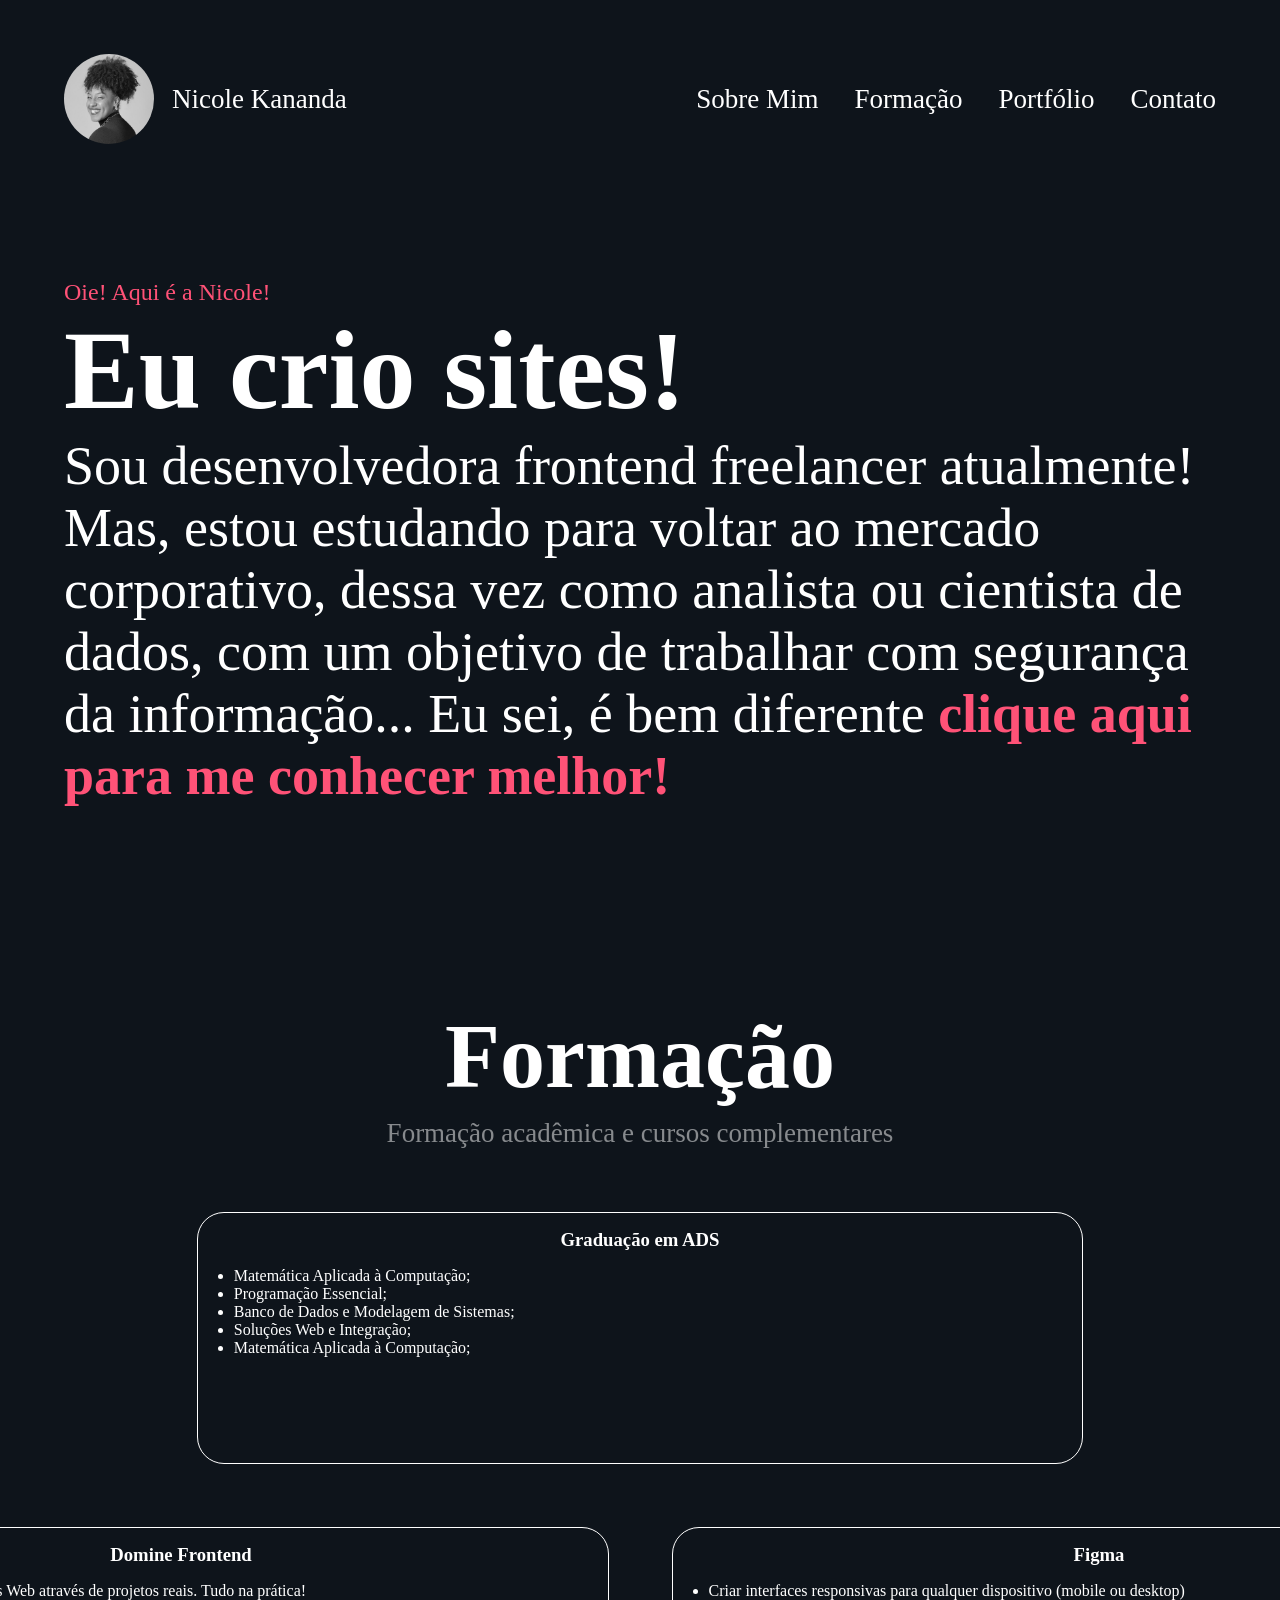
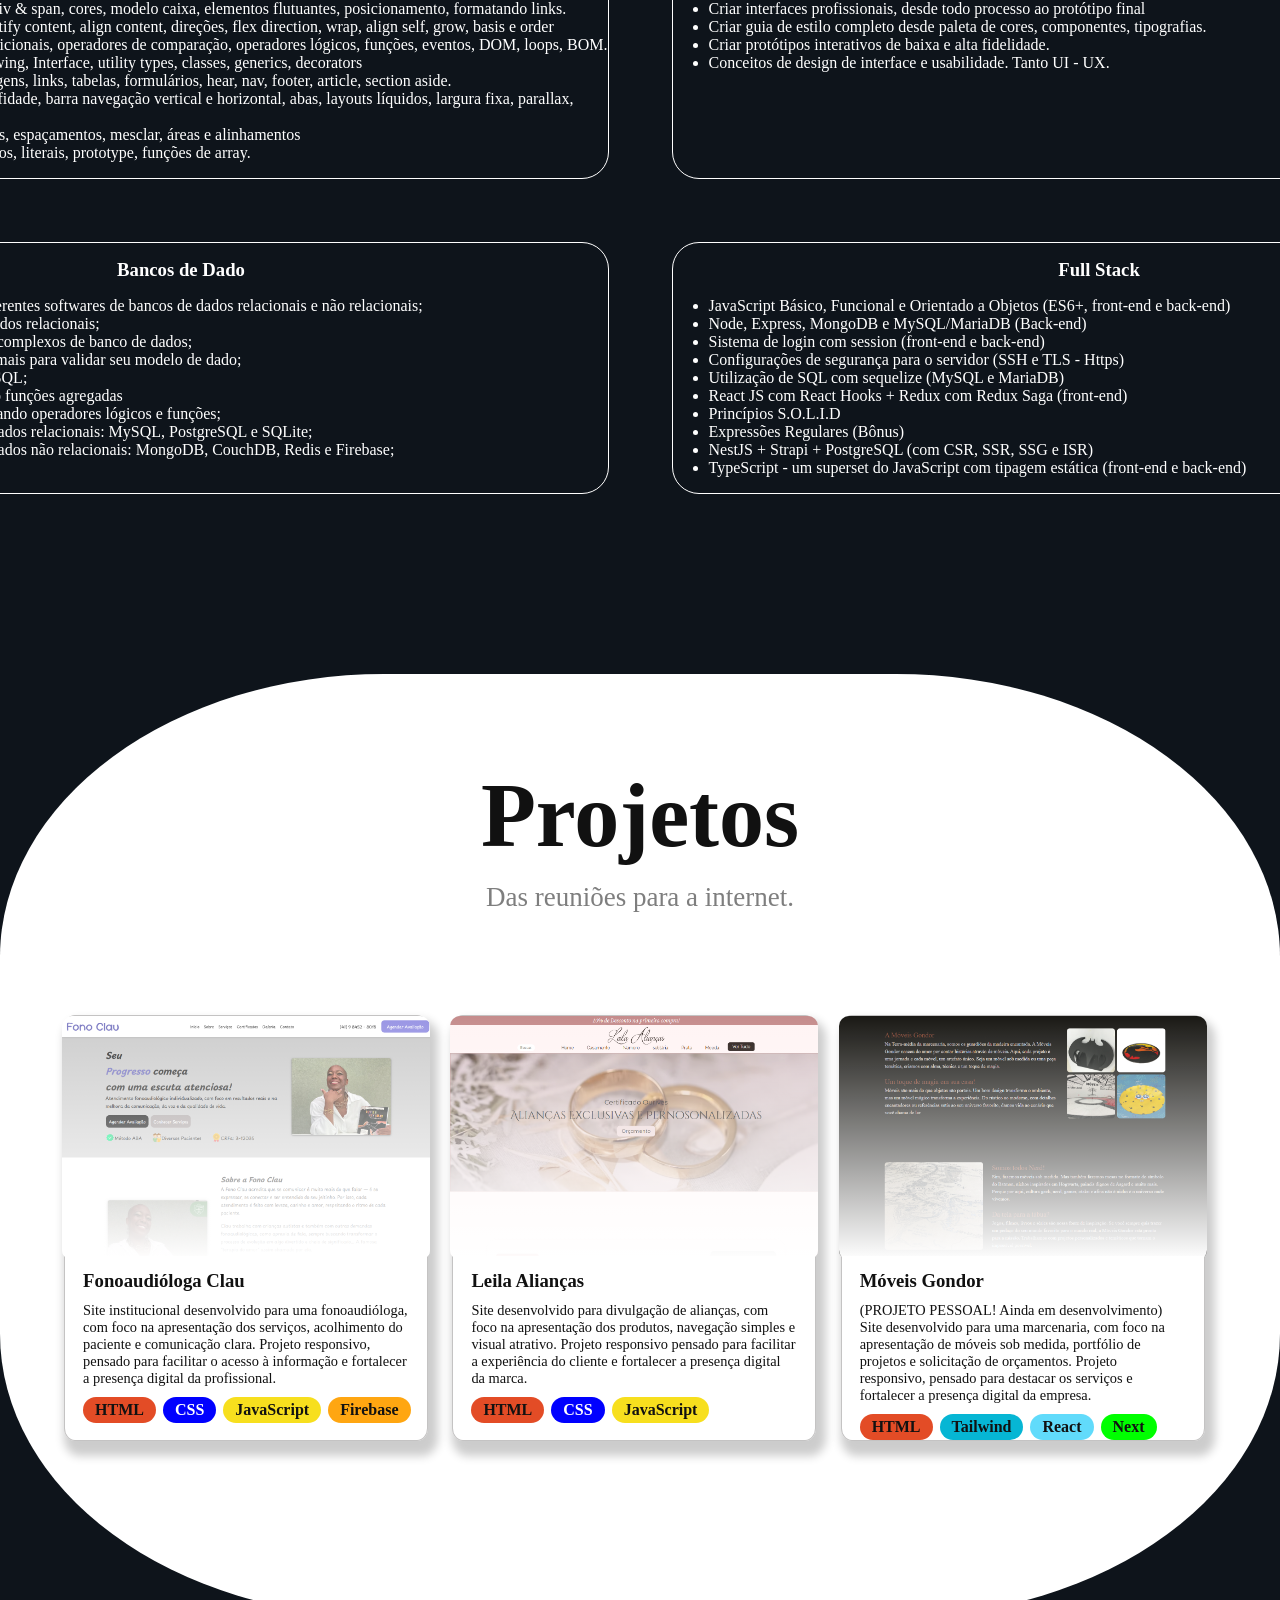
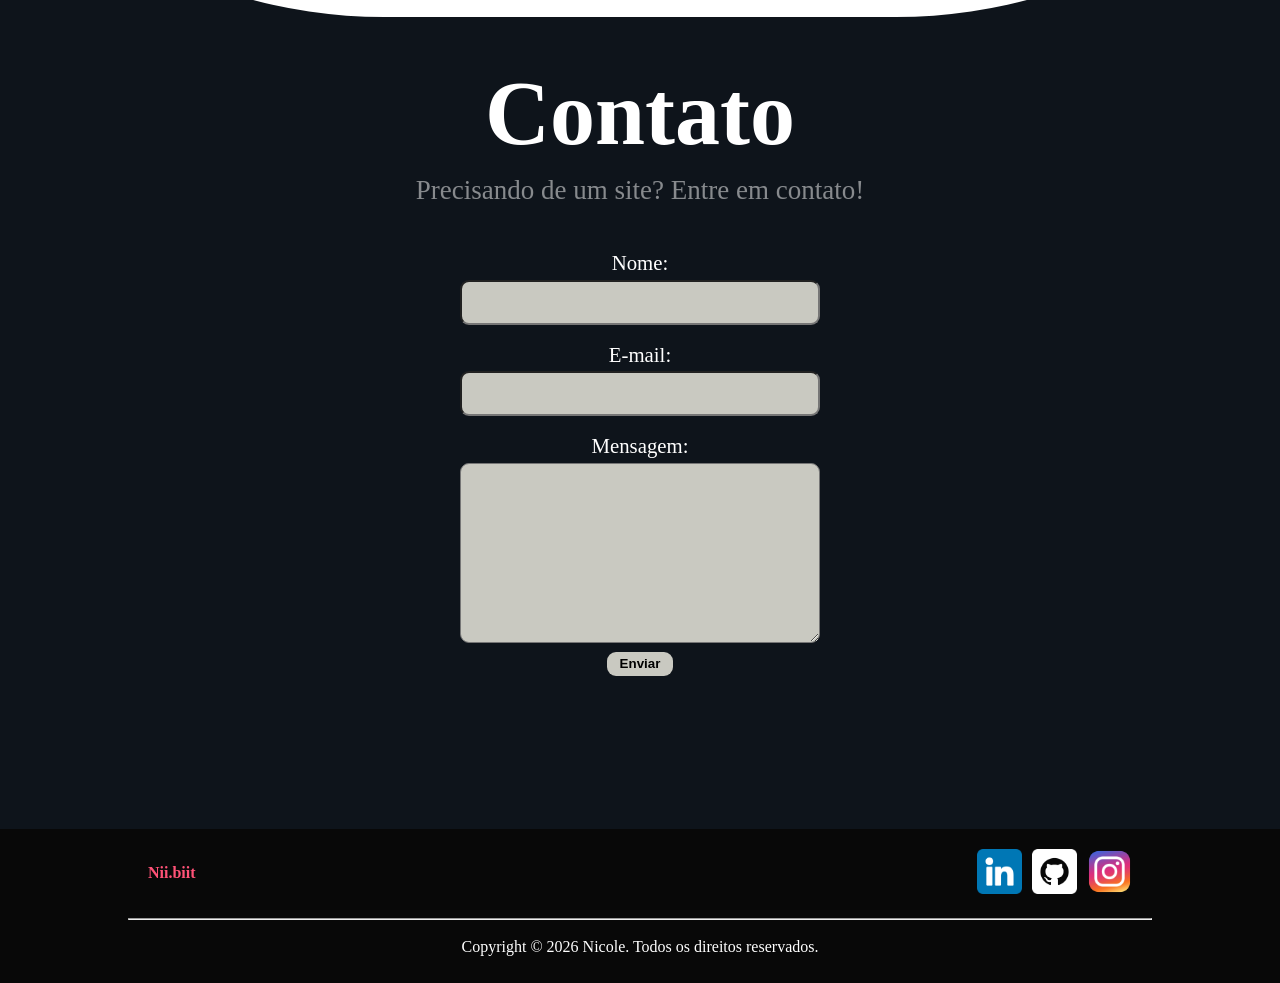
==== index.html @ e98ef9dd "Site Portfólio - trabalho faculdade" ====
<!DOCTYPE html>
<html lang="pt-BR">

<head>
    <meta charset="UTF-8">
    <meta name="viewport" content="width=device-width, initial-scale=1.0">
    <title>Nicole Kananda</title>

    <link rel="stylesheet" href="css/resets.css">
    <link rel="stylesheet" href="css/nav.css">
    <link rel="stylesheet" href="css/sobre.css">
    <link rel="stylesheet" href="css/formacao.css">
    <link rel="stylesheet" href="css/portfolio.css">
    <link rel="stylesheet" href="css/contato.css">
    <link rel="stylesheet" href="css/footer.css">

<body>

    <header>

        <nav>
            <div class="menu">
                <div class="perfil">
                    <img src="img/eu.JPG" alt="Foto de Perfil">
                    <p>Nicole Kananda</p>
                </div>
                <ul>
                    <li><a href="#">Sobre Mim</a></li>
                    <li><a href="#formacao">Formação</a></li>
                    <li><a href="#projetos">Portfólio</a></li>
                    <li><a href="#contato">Contato</a></li>
                </ul>
            </div>
        </nav>

    </header>

    <main>

        <article>
            <div class="sobre-mim">
                <text class="eu">Oie! Aqui é a Nicole!</text>
                <h1> Eu crio sites!</h1>
                <p>Sou desenvolvedora frontend freelancer atualmente! Mas, estou estudando para voltar ao mercado
                    corporativo, dessa vez como analista ou cientista de dados, com um objetivo de trabalhar com
                    segurança da informação... Eu sei, é bem diferente <a href="sobre.html">clique aqui para me conhecer
                        melhor!
                    </a>
                </p>
            </div>
        </article>


        <article>

            <div class="formacao" id="formacao">
                <div class="formacao-titulo">
                    <h2 class=""> Formação</h2>
                    <span>Formação acadêmica e cursos complementares</span>
                </div>

                <div class="cards-cursos">

                    <div class="card-cursos">
                        <div class="cards-titulo">
                            <h3>Graduação em ADS</h3>
                        </div>
                        <ul>
                            <li>Matemática Aplicada à Computação;</li>
                            <li>Programação Essencial; </li>
                            <li>Banco de Dados e Modelagem de Sistemas; </li>
                            <li>Soluções Web e Integração; </li>
                            <li>Matemática Aplicada à Computação;</li>
                        </ul>
                    </div>

                    <div class="card-cursos">
                        <div class="cards-titulo">
                            <h3>Domine Frontend</h3>
                        </div>
                        <ul>
                            <li>Integrar as principais tecnologias Web através de projetos reais. Tudo na prática!</li>
                            <li>CSS3 Intermediário: seletores, div & span, cores, modelo caixa, elementos flutuantes,
                                posicionamento, formatando links.</li>
                            <li>CSS FlexBox: alinhamentos, justify content, align content, direções, flex direction,
                                wrap, align self, grow, basis e order</li>
                            <li>Javascript: variáveis, array, condicionais, operadores de comparação, operadores
                                lógicos, funções, eventos, DOM, loops, BOM.</li>
                            <li>TypeScript: tipos básicos, narrowing, Interface, utility types, classes, generics,
                                decorators</li>
                            <li>HTML5: cabeçalhos, listas, imagens, links, tabelas, formulários, hear, nav, footer,
                                article, section aside.</li>
                            <li>CSS3 avançado: herança, especifidade, barra navegação vertical e horizontal, abas,
                                layouts líquidos, largura fixa, parallax, fontes customizadas.</li>
                            <li>CSS Grid Layout: colunas, linhas, espaçamentos, mesclar, áreas e alinhamentos</li>
                            <li>ES6: var e let, orientação a objetos, literais, prototype, funções de array.</li>
                            <li>React e Next: componentes, jsx, props, rotas, app, pages, children, eventos, tailwind,
                                estado</li>
                            <li>Figma: ferramentas, frames & grids, imagens & textos, alinhamentos, componentes prontos,
                                restrições & layouts, exportando componentes, navegação, protótipos</li>
                        </ul>
                    </div>

                    <div class="card-cursos">
                        <div class="cards-titulo">
                            <h3>Figma</h3>
                        </div>
                        <ul>
                            <li>Criar interfaces responsivas para qualquer dispositivo (mobile ou desktop)</li>
                            <li>Criar interfaces profissionais, desde todo processo ao protótipo final</li>
                            <li>Criar guia de estilo completo desde paleta de cores, componentes, tipografias.</li>
                            <li>Criar protótipos interativos de baixa e alta fidelidade.</li>
                            <li>Conceitos de design de interface e usabilidade. Tanto UI - UX.</li>
                        </ul>
                    </div>

                    <div class="card-cursos">
                        <div class="cards-titulo">
                            <h3>Bancos de Dado</h3>
                        </div>
                        <ul>
                            <li>Instalação e configuração de diferentes softwares de bancos de dados relacionais e não
                                relacionais;</li>
                            <li>Aprenda a modelar bancos de dados relacionais;</li>
                            <li>Projete e implemente esquemas complexos de banco de dados;</li>
                            <li>Aprenda a aplicar as formas normais para validar seu modelo de dado;</li>
                            <li>Aprenda os detalhes da sintaxe SQL;</li>
                            <li>Aprenda a analisar dados usando funções agregadas</li>
                            <li>Execute consultas complexas usando operadores lógicos e funções;</li>
                            <li>Aprenda a utilizar os banco de dados relacionais: MySQL, PostgreSQL e SQLite;</li>
                            <li>Aprenda a utilizar os banco de dados não relacionais: MongoDB, CouchDB, Redis e
                                Firebase;</li>
                        </ul>
                    </div>

                    <div class="card-cursos">
                        <div class="cards-titulo">
                            <h3>Full Stack</h3>
                        </div>
                        <ul>
                            <li>JavaScript Básico, Funcional e Orientado a Objetos (ES6+, front-end e back-end)</li>
                            <li>Node, Express, MongoDB e MySQL/MariaDB (Back-end)</li>
                            <li>Sistema de login com session (front-end e back-end)</li>
                            <li>Configurações de segurança para o servidor (SSH e TLS - Https)</li>
                            <li>Utilização de SQL com sequelize (MySQL e MariaDB)</li>
                            <li>React JS com React Hooks + Redux com Redux Saga (front-end)</li>
                            <li>Princípios S.O.L.I.D</li>
                            <li>Expressões Regulares (Bônus)</li>
                            <li>NestJS + Strapi + PostgreSQL (com CSR, SSR, SSG e ISR)</li>
                            <li>TypeScript - um superset do JavaScript com tipagem estática (front-end e back-end)</li>
                            <li>Webpack e Babel (Front-end)</li>
                            <li>Sistema de login com JWT (front-end e back-end)</li>
                            <li>Configuração de um servidor Linux para Deploy (Ubuntu Server)</li>
                            <li>Utilização de noSQL com mongoose (MongoDB)</li>
                            <li>Criação de API Rest com Node + Express + Sequelize (back-end)</li>
                            <li>Princípios da programação orientada a objetos</li>
                            <li>Testes automatizados com o Jest</li>
                            <li>Padrões de projeto GOF - Design Patterns (Bônus)</li>
                            <li>HTML5 e CSS3 (Bônus Extra)</li>
                        </ul>
                    </div>

                </div>
            </div>
        </article>

        <section class="projetos" id="projetos">

            <div class="titulo" id="portifolio">
                <h2> Projetos </h2>
                <p> Das reuniões para a internet.</p>
            </div>

            <div class="cards">

                <article class="card">

                    <div class="link-card">
                        <img src="/img/fonoclau.png" alt="">
                        <div class="overlay">
                            <a href="https://fonoclaudineia.com.br" class="btn">Ver site</a>
                        </div>
                    </div>

                    <div class="text-card">
                        <h3>Fonoaudióloga Clau</h3>
                        <p>Site institucional desenvolvido para uma fonoaudióloga, com foco na apresentação dos
                            serviços,
                            acolhimento do paciente e comunicação clara. Projeto responsivo, pensado para facilitar o
                            acesso à informação e fortalecer a presença digital da profissional.
                        </p>
                        <div class="tecnologias">
                            <p class="html">HTML</p>
                            <p class="css">CSS</p>
                            <p class="js">JavaScript</p>
                            <p class="fireb">Firebase</p>
                        </div>
                    </div>
                </article>

                <article class="card">

                    <div class="link-card">
                        <img src="/img/leilaaliancas.png" alt="">
                        <div class="overlay">
                            <a href="https://site-leila-aliancas.vercel.app/" class="btn">Ver site</a>
                        </div>
                    </div>

                    <div class="text-card">
                        <h3>Leila Alianças</h3>
                        <p>Site desenvolvido para divulgação de alianças, com foco na apresentação dos produtos,
                            navegação simples e visual atrativo. Projeto responsivo pensado para facilitar a
                            experiência do cliente e fortalecer a presença digital da marca.
                        </p>
                        <div class="tecnologias">
                            <p class="html">HTML</p>
                            <p class="css">CSS</p>
                            <p class="js">JavaScript</p>
                        </div>
                    </div>

                </article>

                <article class="card">

                    <div class="link-card">
                        <img src="/img/moveisgondor.png" alt="">
                        <div class="overlay">
                            <a href="https://site-marcenaria-umber.vercel.app/" class="btn">Ver site</a>
                        </div>
                    </div>

                    <div class="text-card">
                        <h3>Móveis Gondor</h3>
                        <p> (PROJETO PESSOAL! Ainda em desenvolvimento) <br> Site desenvolvido para uma marcenaria, com foco na apresentação de
                            móveis sob medida,
                            portfólio de projetos e solicitação de orçamentos. Projeto responsivo, pensado para
                            destacar os serviços e fortalecer a presença digital da empresa.
                        </p>

                        <div class="tecnologias">
                            <p class="html">HTML</p>
                            <p class="tailwind">Tailwind</p>
                            <p class="react">React</p>
                            <p class="next">Next</p>
                        </div>
                    </div>

                </article>
            </div>
        </section>

        <section class="contato">

            <div class="contato-titulo" id="contato">
                <h2> Contato</h2>
                <span>Precisando de um site? Entre em contato!</span>
            </div>

            <div class="formulario">
                <form action="" method="post">
                    <div class="inform">
                        <div class="formulario-input">
                            <label for="name">Nome:</label>
                            <input type="text" id="name" name="name" required>
                        </div>
                        <div class="formulario-input">
                            <label for="email">E-mail:</label>
                            <input type="email" id="email" name="email" required>
                        </div>
                    </div>
                    <div class="formulario-input">
                        <label for="message">Mensagem:</label>
                        <textarea id="message" name="message" required></textarea>

                        <button type="submit">Enviar</button>
                    </div>

                </form>
            </div>
        </section>

        </article>

    </main>

    <footer>

        <div class="info">
            <div>
                <p>Nii.biit</p>
            </div>

            <div class="redes-sociais">
                <a href="https://www.linkedin.com/in/nicole-kananda-7bab85365/"><img class="redes"
                        src="/img/icone linkedin.png" alt="Instagram"></a>
                <a href="https://github.com/Nick1em"><img class="redes" src="/img/githubbranco.webp" alt="GitHub"></a>
                <a href="https://www.instagram.com/nii.bit/"><img class="redes" src="/img/instagram.png"
                        alt="Instagram"></a>

            </div>
        </div>
        <hr>
        <div class="copy">
            <p>Copyright © 2026 Nicole. Todos os direitos reservados.</p>
        </div>

    </footer>

    <script src="js/script.js"></script>

</body>

</html>
---- css/resets.css ----
* {
    margin: 0;
    padding: 0;
    box-sizing: border-box;

}

body, main {
    width: 100%;
    display: flex;
    flex-direction: column;
    align-items: center;
    background-color: rgb(14, 20, 27);
    color: white;
    overflow-x: hidden;
}


h2 {
    font-size: 10dvh;
    margin-bottom: 10px;
}

span {
    font-size: 3dvh;
    color: rgb(255, 255, 255);
    opacity: 0.5;
}


html {
  scroll-behavior: smooth;
  
}

/*RESPONSIVIDADE*/
/*tablets*/
@media (max-width: 490px) {

    h2 {
        font-size: 5dvh; /* reduz */
        margin-bottom: 10px;
        text-align: center;
    }

    span {
        font-size: 2dvh;
        opacity: 0.5;
    }

}
---- css/nav.css ----
header {
    width: 90%;
    height: 10dvh;
    margin-top: 6dvh;
}

.menu{
    display: flex;
    flex-direction: row;
    align-items: center;
    justify-content: space-between;
   
}

.menu ul{
    display: flex;
    flex-direction: row;
    gap:4dvh;
    list-style: none;
   
}

.menu a {
    text-decoration: none;
    font-size: 3dvh;
    color: white;
    cursor: pointer;
}

.menu ul li:hover{
    position: relative;
}

.menu ul li::after {
    content: "";
    position: absolute;
    left: 0;
    bottom: -3px; 
    width: 0%;
    height: 2px;
    background-color:  rgb(255, 82, 119);
    transition: width 0.3s ease;
}

.menu ul li:hover::after {
    width: 100%;
}


.perfil {
    display: flex;
    align-items: center;
    gap: 1dvh;
}

.perfil img {
    width: 10dvh;
    height: 10dvh;
    border-radius: 50%;
    margin-right: 1dvh;
}

.perfil p {
    font-size: 3dvh;
    color: white;
}


/*RESPONSIVIDADE*/

/*tablets*/
@media (max-width: 992px) {

    header {
        height: auto;
    }

    .menu {
        flex-direction: column;
        gap: 2dvh;
    }

    .perfil {
        justify-content: center;
    }

    .menu ul {
        gap: 2dvh;
    }

    .menu a {
        font-size: 2.5dvh;
    }

    .perfil img {
        width: 8dvh;
        height: 8dvh;
    }

    .perfil p {
        font-size: 2.5dvh;
    }
}

/* Celulares */
@media (max-width: 490px) {

    header {
        margin-top: 2dvh;
    }

    .menu {
        flex-direction: column;
        align-items: center;
        gap: 2dvh;
    }

    .menu ul {
        flex-direction: column;
        align-items: center;
        gap: 1.5dvh;
    }

    .menu a {
        font-size: 2.2dvh;
    }

    .perfil {
        flex-direction: column;
        gap: 1dvh;
    }

    .perfil img {
        width: 7dvh;
        height: 7dvh;
    }

    .perfil p {
        font-size: 2.2dvh;
    }
}
---- css/sobre.css ----
.sobre-mim { 
    margin-top: 15dvh;
    width: 90%;
    display: flex;
    flex-direction: column;
    margin-left: 5%;    
}

.eu {
    color: rgb(255, 82, 119);
    font-size: x-large;
}

.sobre-mim p, 
.sobre-mim h1 {
    color: rgb(255, 255, 255);
}

.sobre-mim h1 {
    font-size: 7rem;
}

.sobre-mim p {
    font-size: 6dvh;
}

.sobre-mim a {
    color: rgb(255, 82, 119);
    font-weight: bold;
    text-decoration: none;
}

/*RESPONSIVIDADE*/

/*tablets*/
@media (max-width: 992px) {

    .sobre-mim {
        margin-top: 10dvh;
        margin-left: 0;
        align-items: center;
        text-align: center;
  
    }

    .sobre-mim h1 {
        font-size: 3.5rem;
    }

    .sobre-mim p {
        font-size: 1.5rem;
    }

    .eu {
        font-size: 1.5rem;
    }
}

/*celulares*/
@media (max-width: 490px) {

    .sobre-mim {
        margin-top: 6dvh;
        padding: 0 10px;
    }

    .sobre-mim h1 {
        font-size: 2.5rem;
    }

    .sobre-mim p {
        font-size: 1.2rem;
        line-height: 1.5;
    }

    .eu {
        font-size: 1.2rem;
    }
}
---- css/formacao.css ----
.formacao {
    margin-top: 22dvh;
    padding-bottom: 20dvh;
    display: flex;
    flex-direction: column;
    align-items: center;
}

.formacao-titulo {
    display: flex;
    flex-direction: column;
    align-items: center;
    margin-bottom: 7dvh;
}

.cards-cursos {
    display: grid;
    grid-template-columns: repeat(2, 1fr);
    gap: 7dvh;
}

.card-cursos:first-child {
    grid-column: span 2; 
    justify-self: center; 
    width: 50%;
}

/* Scrollbar lateral mais discreto*/
.card-cursos ul::-webkit-scrollbar {
    width: 4px;
}

.card-cursos ul::-webkit-scrollbar-thumb {
    background: rgba(255, 255, 255, 0.3);
    border-radius: 10px;
}

.card-cursos{
    border: 1px solid white;
    border-radius: 3dvh;
    height: 28dvh; 
    width: 95dvh; 
    display: flex;
    flex-direction: column;
}

.cards-titulo {
    display: flex;
    flex-direction: column;
    align-items: center;
    margin-bottom: 1rem;
    margin-top: 1rem;
}
 
.card-cursos ul {
    margin-left: 1rem;
    margin-bottom: 1rem;
  list-style: disc;
  padding-left: 20px; 
  overflow-y: auto; 
    flex: 1; 
}

/*RESPONSIVIDADE*/

@media (max-width: 992px) {

    .cards-cursos {
        grid-template-columns: 1fr;
        gap: 4dvh;
    }

    .card-cursos:first-child {
        grid-column: span 1;
        width: 100%;
    }

    .card-cursos {
        height: 25dvh;
    }

}


@media (max-width: 390px) {



    .card-cursos:first-child {
        width: 90%;
        margin-right: 3dvh;
    }

    .card-cursos {
        height: 20dvh;
        min-height: 20dvh;
        padding: 1rem;
        width: 90%;
        margin-left: 2dvh;
    }

    .card-cursos ul {
        font-size: 0.9rem;
    }

}
---- css/portfolio.css ----
.projetos {
    width: 100%;
    padding: 10dvh 0;
    background-color: rgb(255, 255, 255);

    display: flex;
    flex-direction: column;
    align-items: center;
    justify-content: center;

    border-radius: 30%;
   
}

.titulo {
    color: #111;
    display: flex;
    flex-direction: column;
    align-items: center;
    gap: 5px;
    margin-bottom: 8vw;
}

.titulo p {
    font-size: 3dvh;
    color: rgb(0, 0, 0);
    opacity: 0.5;
}

.cards {
    width: 90%;
    height: 40vw;
    display: grid;
    grid-template-columns: repeat(3, 1fr);
    gap: 1vw;
}

.card {
    border-radius: 3%;
    width: 97%;
    height: auto;
    display: flex;
    flex-direction: column;
    align-items: center;
    gap: 10px;
    margin-bottom: 11dvh;
    border: 1px solid #c4c3c3;
    box-shadow: rgba(0, 0, 0, 0.2) 5px 10px 10px 5px;
  
}



.link-card {
    position: relative;
    border-radius: 10%;
    overflow: hidden;
    border-radius: 10px;
}

.link-card img {
    width: 23rem;
    height: 15rem;
    object-position: top;
    object-fit: cover;
}

/* DEGRADÊ branco */
.link-card::before {
    content: "";
    position: absolute;
    inset: 0;

    background: linear-gradient(to top,
            rgb(255, 255, 255),
            /* branco */
            rgba(255, 255, 255, 0)
            /* transparente */
        );

    z-index: 1;
    pointer-events: none;
    /* não bloqueia hover */
}

.link-card img:hover {
    transform: scale(1.05);
    transition: transform 0.5s ease-in-out;
}

.overlay {
    position: absolute;
    margin-left: 23dvh;
    bottom: 0;
    width: 70%;
    height: 30%;
    display: flex;
    align-items: end;
    justify-items: center;
    gap: 12px;
    opacity: 0;
    transition: 0.7s ease;
    z-index: 2;
}

.link-card:hover .overlay {
    opacity: 1;
}


.btn {
    height: 50%;
    padding: 8px 16px;
    background: #000000;
    color: #ffffff;
    text-decoration: none;
    border-radius: 999px;
    font-weight: 500;
    transition: 0.2s;
}

.btn:hover {
    background: rgb(255, 82, 119);
    color: white;
}

.text-card {
    color: #111;
    display: flex;
    flex-direction: column;
    gap: 10px;
    width: 90%;
}

.text-card p {
    font-size: 0.9rem;
}

.tecnologias {
    display: flex;
    flex-direction: row;
    gap: 7px;
    font-weight: bold;
}

.html {
    background-color: #E34C26;
}

.css {
    background-color: #0000FF;
    color: white;
}

.js {
    background-color: #F7DF1E;
}

.fireb {
    background-color: #FFA611;
}

.tailwind {
    background-color: #06b6d4;
}

.react {
    background-color: #61DBFB;
}

.next {
    background-color: #00ff00;
}

.tecnologias p {
    font-size: 1rem;
    border-radius: 9999px;
    padding: 4px 12px;
    display: inline-flex;
    justify-content: center;
    align-items: center;
}
---- css/contato.css ----
.contato {
    display: flex;
    flex-direction: column;
    align-items: center;
    justify-content: center;
    margin-bottom: 15dvh;
}
.contato-titulo{
    display: flex;
    flex-direction: column;
    align-items: center;
    justify-content: center;
    margin-top: 5dvh;
    margin-bottom: 5dvh;
}

.formulario { 
    display: flex;
    flex-direction: column;
    align-items: center;
    justify-content: center;
}

.formulario-input {
    display: flex;
    flex-direction: column;
    align-items: center;
    justify-content: center;
    margin-bottom: 2dvh;
}

.formulario-input label {
    font-size: 1.3rem;
    margin-bottom: 0.5dvh;
}

.formulario-input input, textarea {
    background-color: rgb(201, 201, 193);
    border-radius: 1dvh;
}

.formulario-input textarea {
    width: 40dvh;
    height: 20dvh;
}

.formulario button {
    background-color: rgb(201, 201, 193);
    padding: 0.5dvh 1dvw;
    border: none;
    border-radius: 1dvh;
    cursor: pointer;
    margin-top: 1dvh;
    font-weight: 600;
}

.formulario button:hover {
    background-color: rgb(255, 82, 119);
    color: aliceblue;
}

.inform input{
    width: 40dvh;
    height: 5dvh;
}
---- css/footer.css ----
footer {
    display: flex;
    flex-direction: column;
    width: 100%;
    align-items: center;
    background-color: rgb(8, 8, 8);
}

.info {
    width: 80%; 
    display: flex;
    flex-direction: row;
    justify-content: space-between;
    align-items: center;
    padding: 20px;
}

.info p {
    color:  rgb(255, 82, 119);
    font-weight: bold;
}

.redes-sociais {
    display: flex;
    gap: 10px;
}

.redes {
    width: 5dvh;
}

.redes:hover {
    transform: scale(1.2);
    transition: transform 0.3s ease;
}

hr {
    width: 80%;
    height: 1px;
    margin-bottom: 2dvh;
    background-color: #dddddd;
}

.copy {
    margin-bottom: 3dvh;
}

/*RESPONSIVIDADE*/

@media (max-width: 992px) {

    .info {
        width: 90%;
        padding: 15px;
    }

    .redes {
        width: 4dvh;
    }

}


@media (max-width: 490px) {

    .info {
        flex-direction: column; 
        gap: 15px;
        text-align: center;
    }

    .info p {
        font-size: 0.9rem;
    }

    .redes-sociais {
        justify-content: center;
        gap: 15px;
    }

    .redes {
        width: 3.5dvh;
    }

    hr {
        width: 90%;
    }

}
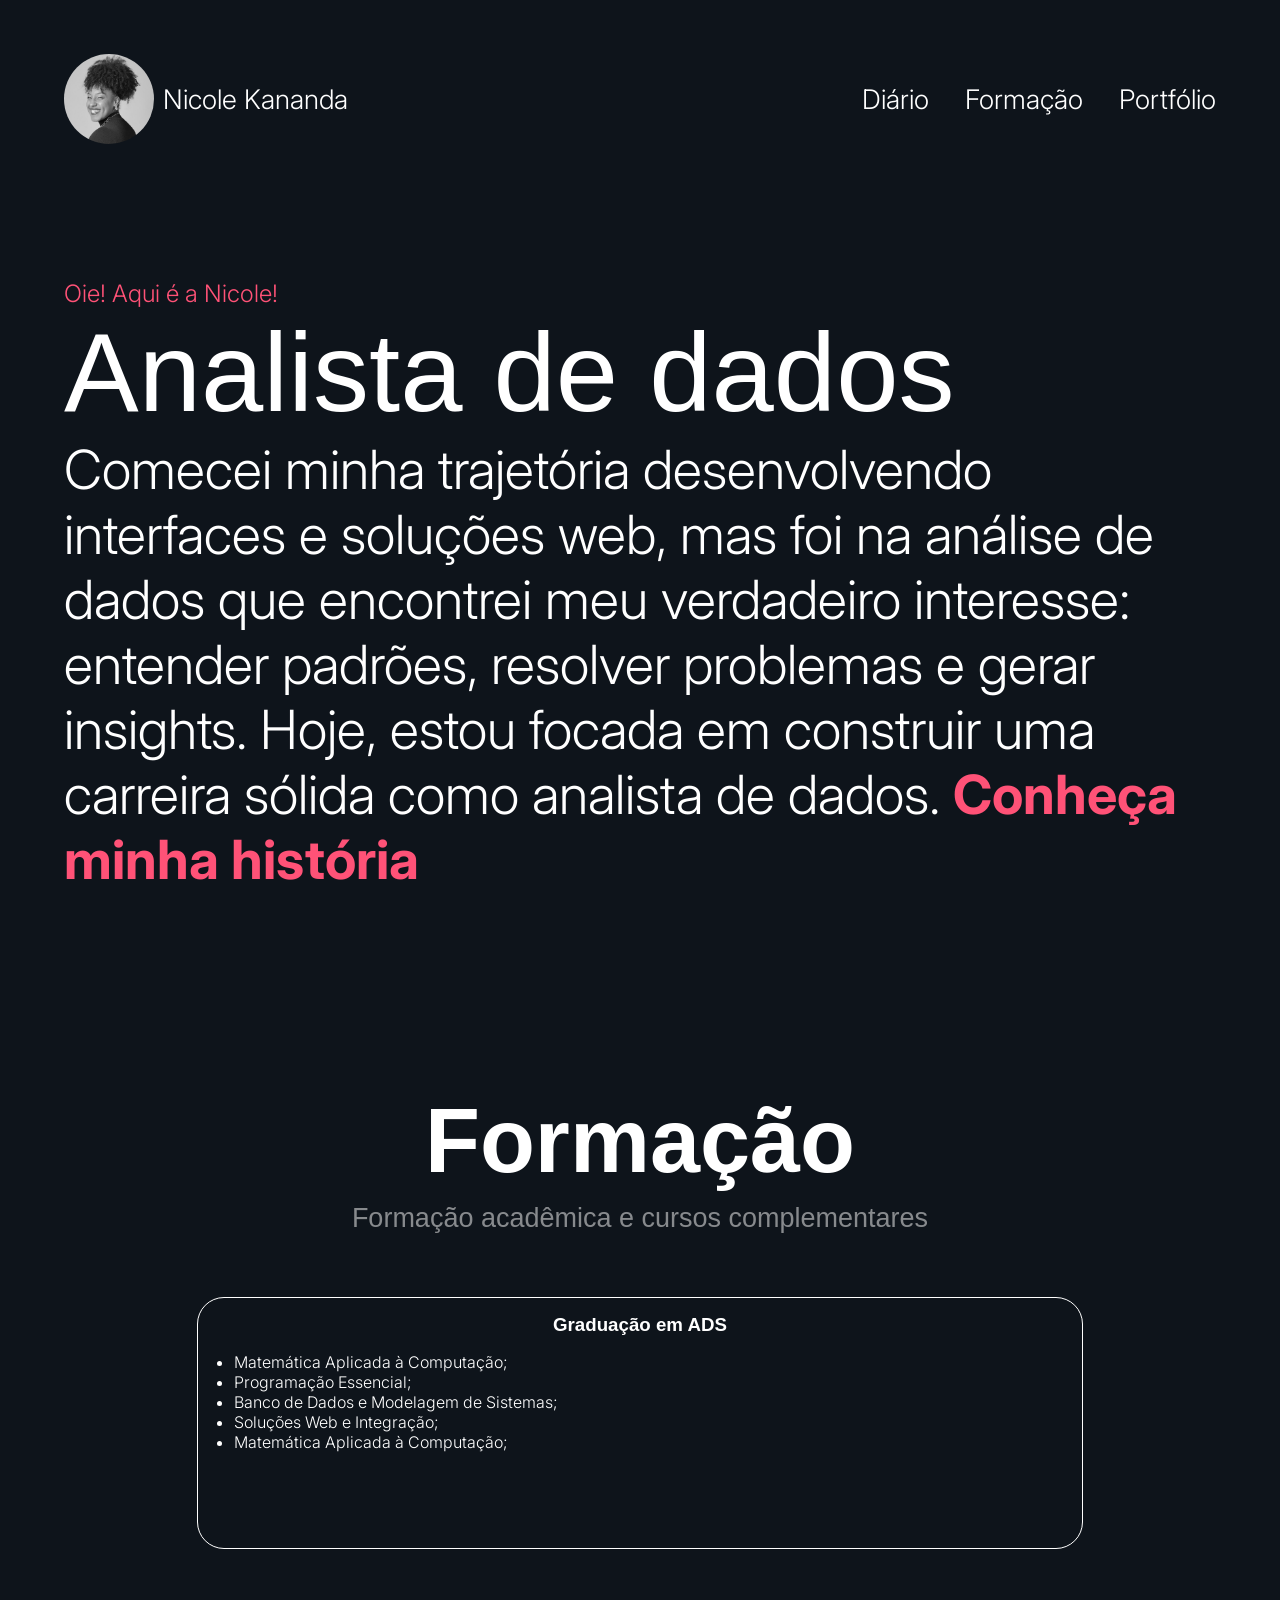
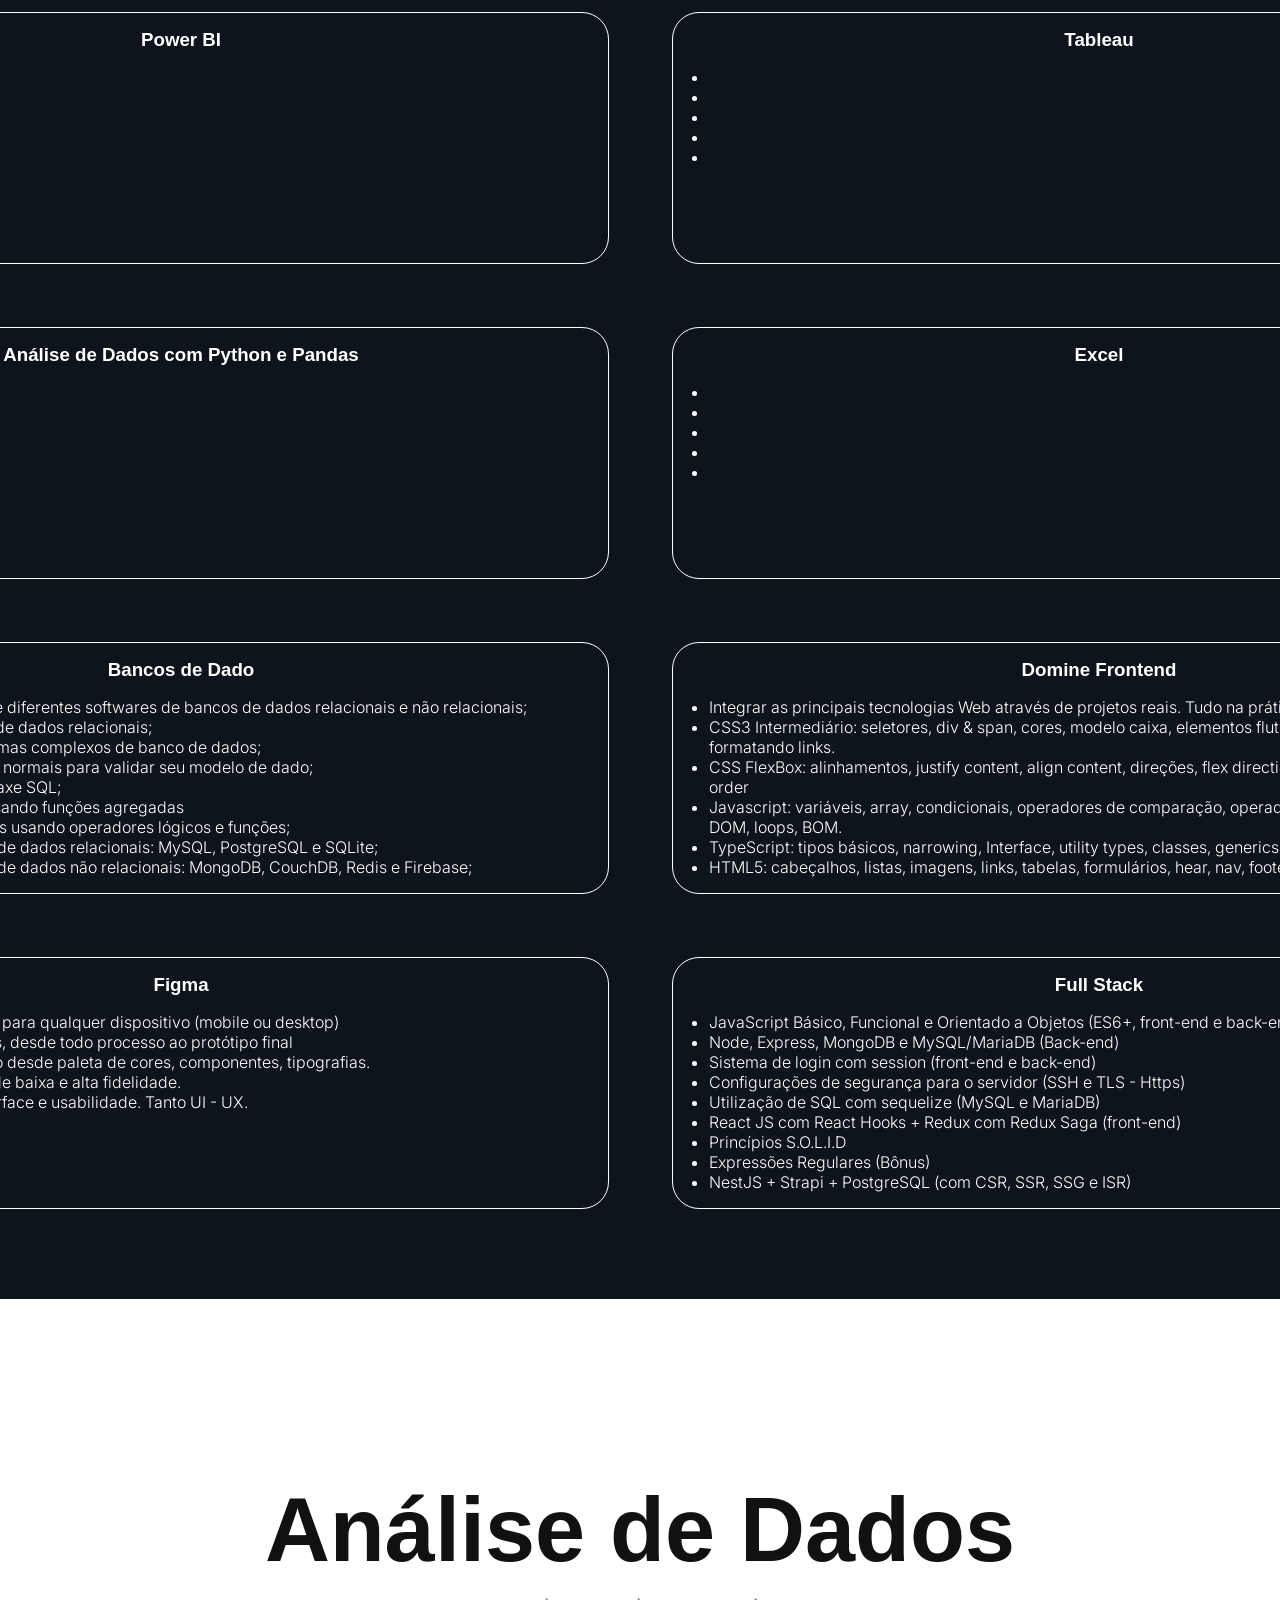
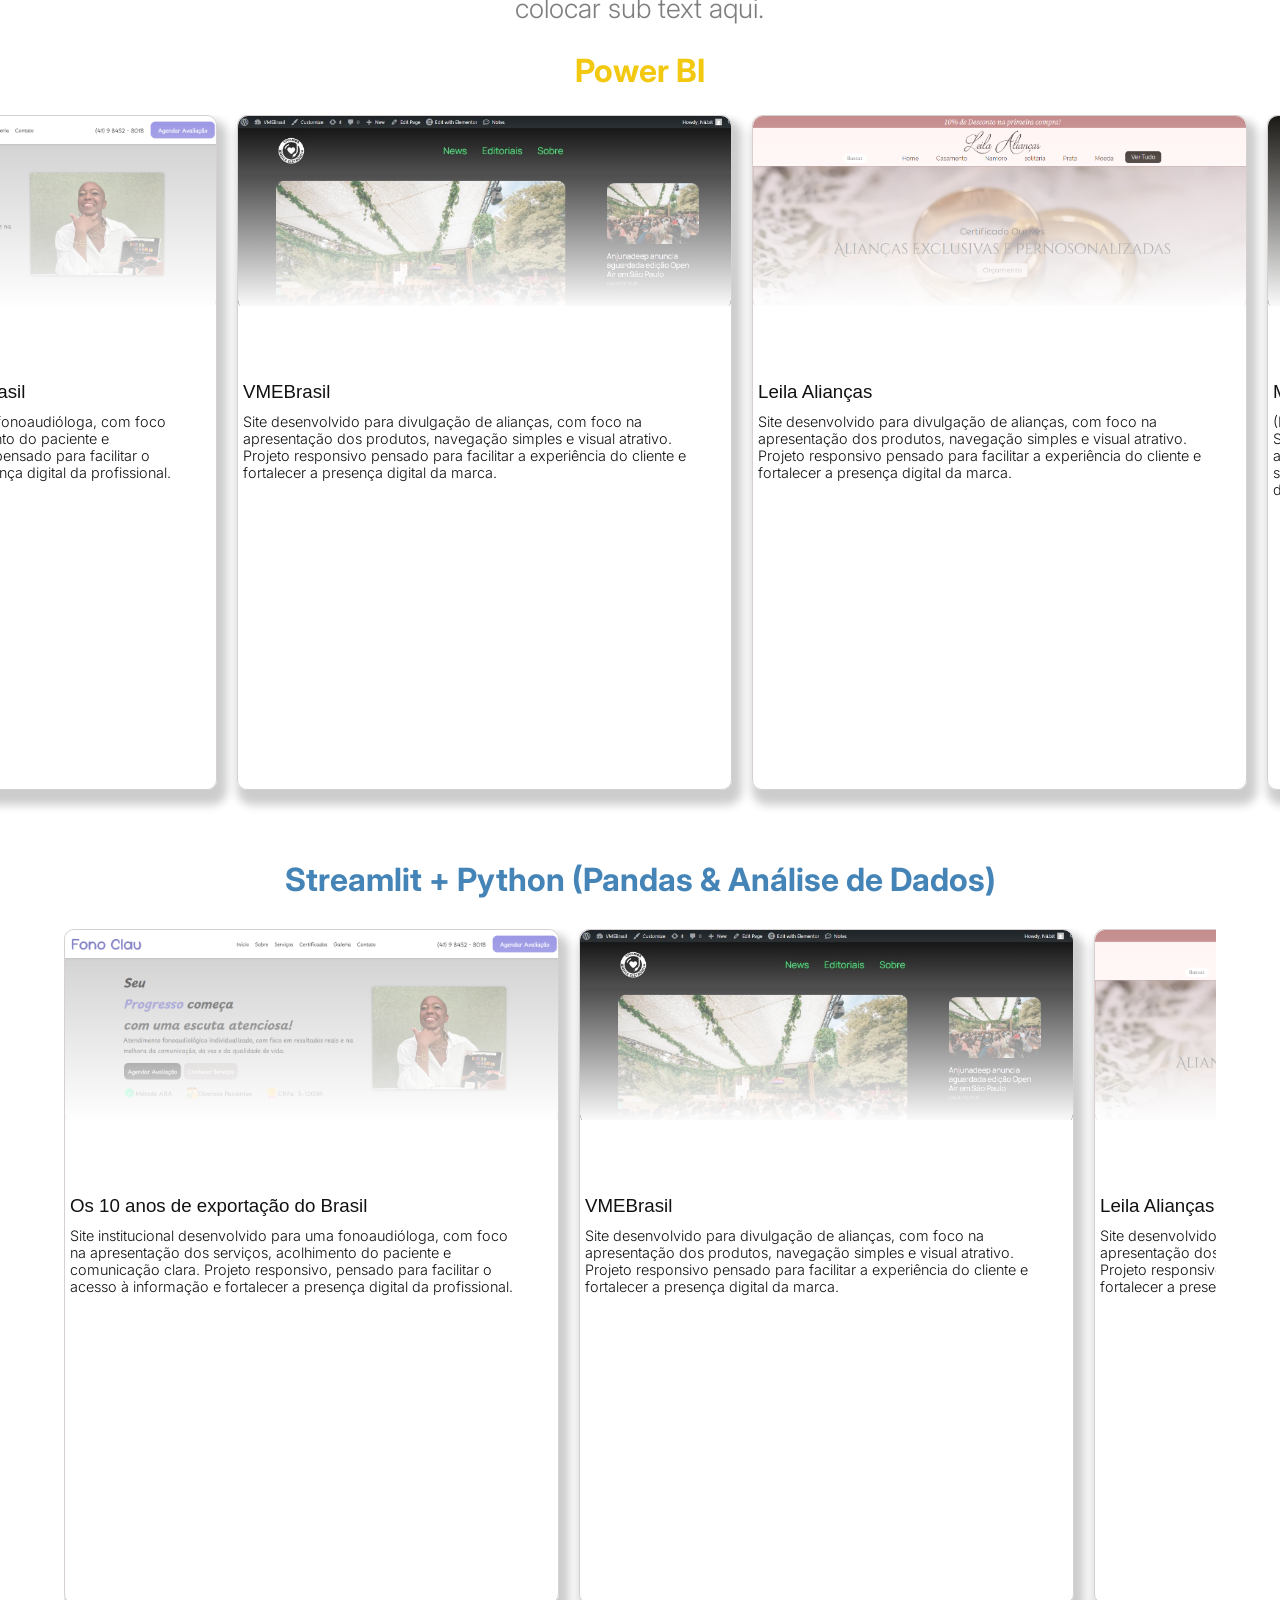
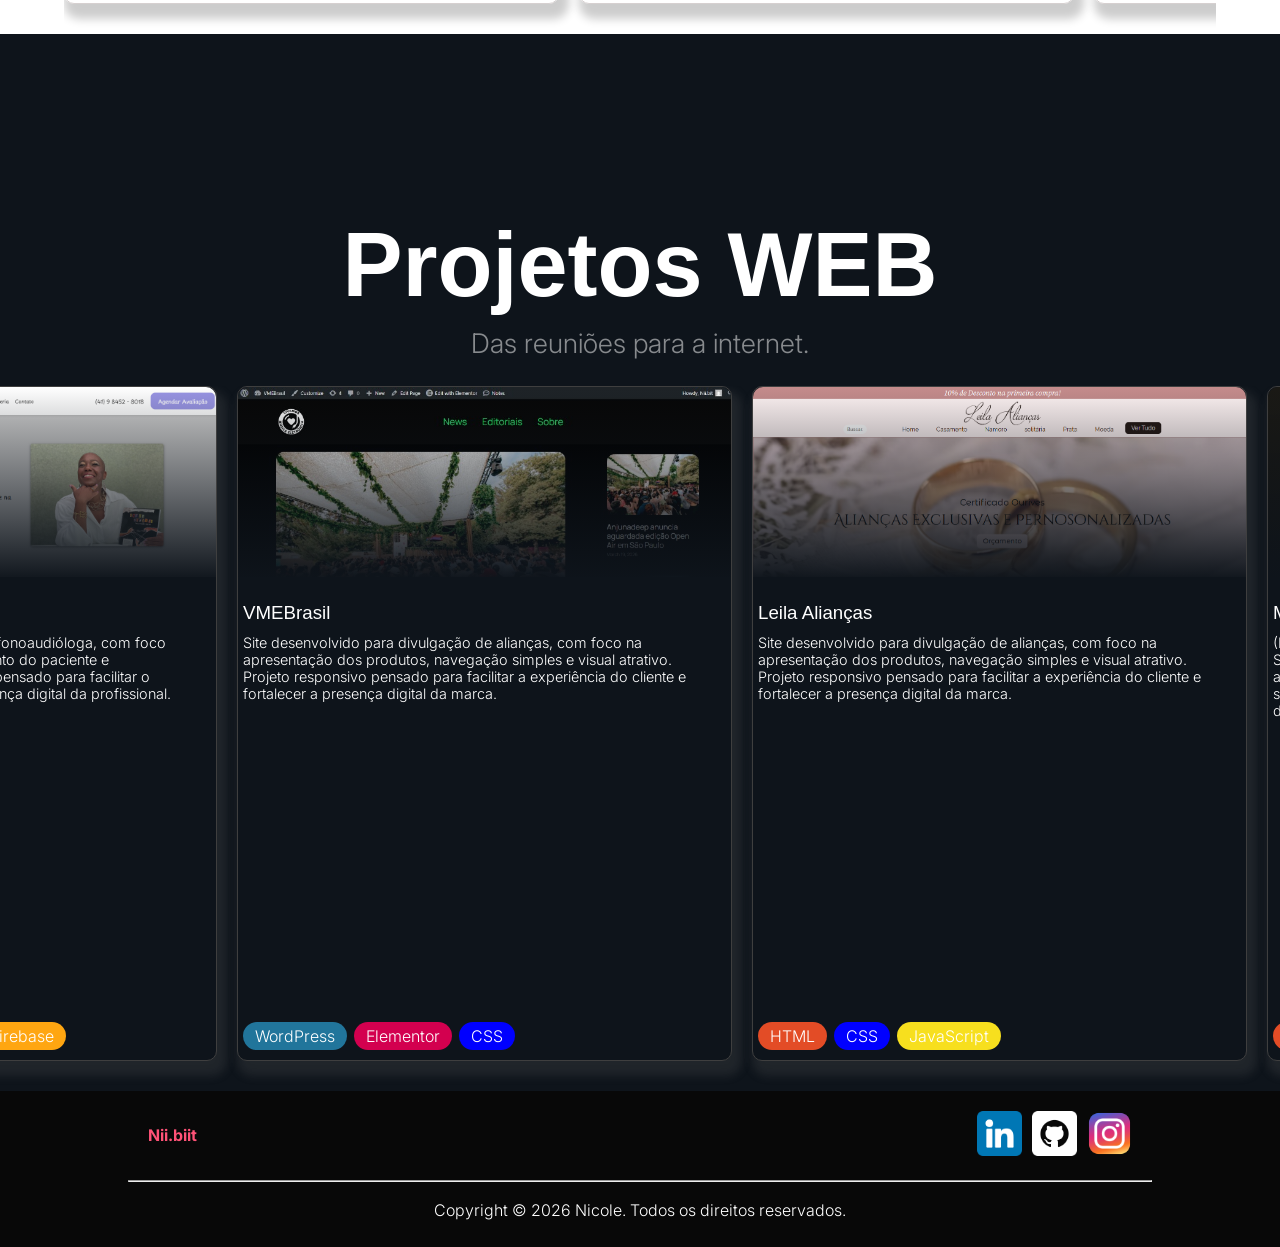
==== commit 1332a193: "Adicionando nova sessão ao site - Adicionei novas sessões ao site  -Adicionei font-family  -Ajustei " ====
--- a/index.html
+++ b/index.html
@@ -5,6 +5,9 @@
     <meta charset="UTF-8">
     <meta name="viewport" content="width=device-width, initial-scale=1.0">
     <title>Nicole Kananda</title>
+
+    <link rel="icon"
+        href='data:image/svg+xml,<svg xmlns="http://www.w3.org/2000/svg" viewBox="0 0 100 100"><text y=".9em" font-size="90">💻</text></svg>'>
 
     <link rel="stylesheet" href="css/resets.css">
     <link rel="stylesheet" href="css/nav.css">
@@ -13,6 +16,15 @@
     <link rel="stylesheet" href="css/portfolio.css">
     <link rel="stylesheet" href="css/contato.css">
     <link rel="stylesheet" href="css/footer.css">
+    <link rel="stylesheet" href="css/analiseDados.css">
+
+    <link rel="preconnect" href="https://fonts.googleapis.com">
+    <link rel="preconnect" href="https://fonts.gstatic.com" crossorigin>
+    <link
+        href="https://fonts.googleapis.com/css2?family=Bodoni+Moda:ital,opsz,wght@0,6..96,400..900;1,6..96,400..900&family=Chiron+Sung+HK:ital,wght@0,200..900;1,200..900&family=Cinzel+Decorative:wght@400;700;900&family=Inter:ital,opsz,wght@0,14..32,100..900;1,14..32,100..900&family=Merriweather:ital,opsz,wght@0,18..144,300..900;1,18..144,300..900&family=Montserrat+Alternates:ital,wght@0,100;0,20０;0,3００;０,4００;０,5００;０,6００;０,7００;０,8００;０,9００;１,1００;１,2００;１,3００;１,4００;１,5００;１,6５５;１,7５５;１,8５５;１,9５５&family=Montserrat:ital,wght@₀,1₀₀..9₀₀;₁,1₀₀..9₀₀&family=Playpen+Sans+Thai:wght@1₀₀..8₀₀&family=Raleway:ital,wght@₀,1₀₀..9₀₀;₁,1₀₀..9₀₀&family=Sour+Gummy:ital@₀;₁&family=Space+Grotesk:wght@3₀₃..7₃₃&family=Special+Elite&display=swap"
+        rel="stylesheet">
+
+</head>
 
 <body>
 
@@ -21,14 +33,13 @@
         <nav>
             <div class="menu">
                 <div class="perfil">
-                    <img src="img/eu.JPG" alt="Foto de Perfil">
-                    <p>Nicole Kananda</p>
+                    <a href="#"><img src="img/eu.JPG" alt="Foto de Perfil">Nicole Kananda</a>
+
                 </div>
                 <ul>
-                    <li><a href="#">Sobre Mim</a></li>
+                    <li><a href="diario.html">Diário</a></li>
                     <li><a href="#formacao">Formação</a></li>
                     <li><a href="#projetos">Portfólio</a></li>
-                    <li><a href="#contato">Contato</a></li>
                 </ul>
             </div>
         </nav>
@@ -40,11 +51,11 @@
         <article>
             <div class="sobre-mim">
                 <text class="eu">Oie! Aqui é a Nicole!</text>
-                <h1> Eu crio sites!</h1>
-                <p>Sou desenvolvedora frontend freelancer atualmente! Mas, estou estudando para voltar ao mercado
-                    corporativo, dessa vez como analista ou cientista de dados, com um objetivo de trabalhar com
-                    segurança da informação... Eu sei, é bem diferente <a href="sobre.html">clique aqui para me conhecer
-                        melhor!
+                <h1> Analista de dados</h1>
+                <p>Comecei minha trajetória desenvolvendo interfaces e soluções web, mas foi na análise de dados
+                    que encontrei meu verdadeiro interesse: entender padrões, resolver problemas e gerar insights.
+                    Hoje, estou focada em construir uma carreira sólida como analista de dados. <a
+                        href="diario.html">Conheça minha história
                     </a>
                 </p>
             </div>
@@ -71,6 +82,72 @@
                             <li>Banco de Dados e Modelagem de Sistemas; </li>
                             <li>Soluções Web e Integração; </li>
                             <li>Matemática Aplicada à Computação;</li>
+                        </ul>
+                    </div>
+                    <div class="card-cursos">
+                        <div class="cards-titulo">
+                            <h3>Power BI</h3>
+                        </div>
+                        <ul>
+                            <li></li>
+                            <li></li>
+                            <li></li>
+                            <li></li>
+                            <li></li>
+                        </ul>
+                    </div>
+                    <div class="card-cursos">
+                        <div class="cards-titulo">
+                            <h3>Tableau</h3>
+                        </div>
+                        <ul>
+                            <li></li>
+                            <li></li>
+                            <li></li>
+                            <li></li>
+                            <li></li>
+                        </ul>
+                    </div>
+                    <div class="card-cursos">
+                        <div class="cards-titulo">
+                            <h3>Análise de Dados com Python e Pandas</h3>
+                        </div>
+                        <ul>
+                            <li></li>
+                            <li></li>
+                            <li></li>
+                            <li></li>
+                            <li></li>
+                        </ul>
+                    </div>
+                    <div class="card-cursos">
+                        <div class="cards-titulo">
+                            <h3>Excel</h3>
+                        </div>
+                        <ul>
+                            <li></li>
+                            <li></li>
+                            <li></li>
+                            <li></li>
+                            <li></li>
+                        </ul>
+                    </div>
+                    <div class="card-cursos">
+                        <div class="cards-titulo">
+                            <h3>Bancos de Dado</h3>
+                        </div>
+                        <ul>
+                            <li>Instalação e configuração de diferentes softwares de bancos de dados relacionais e não
+                                relacionais;</li>
+                            <li>Aprenda a modelar bancos de dados relacionais;</li>
+                            <li>Projete e implemente esquemas complexos de banco de dados;</li>
+                            <li>Aprenda a aplicar as formas normais para validar seu modelo de dado;</li>
+                            <li>Aprenda os detalhes da sintaxe SQL;</li>
+                            <li>Aprenda a analisar dados usando funções agregadas</li>
+                            <li>Execute consultas complexas usando operadores lógicos e funções;</li>
+                            <li>Aprenda a utilizar os banco de dados relacionais: MySQL, PostgreSQL e SQLite;</li>
+                            <li>Aprenda a utilizar os banco de dados não relacionais: MongoDB, CouchDB, Redis e
+                                Firebase;</li>
                         </ul>
                     </div>
 
@@ -114,24 +191,7 @@
                         </ul>
                     </div>
 
-                    <div class="card-cursos">
-                        <div class="cards-titulo">
-                            <h3>Bancos de Dado</h3>
-                        </div>
-                        <ul>
-                            <li>Instalação e configuração de diferentes softwares de bancos de dados relacionais e não
-                                relacionais;</li>
-                            <li>Aprenda a modelar bancos de dados relacionais;</li>
-                            <li>Projete e implemente esquemas complexos de banco de dados;</li>
-                            <li>Aprenda a aplicar as formas normais para validar seu modelo de dado;</li>
-                            <li>Aprenda os detalhes da sintaxe SQL;</li>
-                            <li>Aprenda a analisar dados usando funções agregadas</li>
-                            <li>Execute consultas complexas usando operadores lógicos e funções;</li>
-                            <li>Aprenda a utilizar os banco de dados relacionais: MySQL, PostgreSQL e SQLite;</li>
-                            <li>Aprenda a utilizar os banco de dados não relacionais: MongoDB, CouchDB, Redis e
-                                Firebase;</li>
-                        </ul>
-                    </div>
+
 
                     <div class="card-cursos">
                         <div class="cards-titulo">
@@ -159,125 +219,328 @@
                             <li>HTML5 e CSS3 (Bônus Extra)</li>
                         </ul>
                     </div>
-
                 </div>
             </div>
         </article>
 
         <section class="projetos" id="projetos">
 
-            <div class="titulo" id="portifolio">
-                <h2> Projetos </h2>
-                <p> Das reuniões para a internet.</p>
-            </div>
-
+            <div class="container-analise-dados">
+
+                <div class="titulo" id="portifolio">
+                    <h2> Análise de Dados </h2>
+                    <p> colocar sub text aqui.</p>
+                </div>
+                <div class="dados">
+                    <p class="PB"> Power BI </p>
+                </div>
+                <div class="cards">
+
+                    <article class="card-container">
+
+                        <div class="card">
+
+                            <div class="link-card">
+                                <img src="img/fonoclau.png" alt="">
+                                <div class="overlay">
+                                    <a href="https://fonoclaudineia.com.br" class="btn"> Insights</a>
+                                </div>
+                            </div>
+
+                            <div class="text-card">
+                                <h3>Os 10 anos de exportação do Brasil</h3>
+                                <p>Site institucional desenvolvido para uma fonoaudióloga, com foco na apresentação dos
+                                    serviços,
+                                    acolhimento do paciente e comunicação clara. Projeto responsivo, pensado para
+                                    facilitar o
+                                    acesso à informação e fortalecer a presença digital da profissional.
+                                </p>
+                            </div>
+                        </div>
+                    </article>
+
+                    <article class="card-container">
+
+                        <div class="card">
+                            <div class="link-card">
+                                <img src="img/VMEBrasil.jpeg" alt="">
+                                <div class="overlay">
+                                    <a href="https://site-marcenaria-umber.vercel.app/" class="btn">Insights</a>
+                                </div>
+                            </div>
+
+                            <div class="text-card">
+                                <h3>VMEBrasil</h3>
+                                <p>Site desenvolvido para divulgação de alianças, com foco na apresentação dos produtos,
+                                    navegação simples e visual atrativo. Projeto responsivo pensado para facilitar a
+                                    experiência do cliente e fortalecer a presença digital da marca.
+                                </p>
+                            </div>
+                        </div>
+                    </article>
+
+                    <article class="card-container">
+
+                        <div class="card">
+                            <div class="link-card">
+                                <img src="img/leilaaliancas.png" alt="">
+                                <div class="overlay">
+                                    <a href="https://site-leila-aliancas.vercel.app/" class="btn">Insights</a>
+                                </div>
+                            </div>
+
+                            <div class="text-card">
+                                <h3>Leila Alianças</h3>
+                                <p>Site desenvolvido para divulgação de alianças, com foco na apresentação dos produtos,
+                                    navegação simples e visual atrativo. Projeto responsivo pensado para facilitar a
+                                    experiência do cliente e fortalecer a presença digital da marca.
+                                </p>
+                            </div>
+                        </div>
+
+                    </article>
+
+                    <article class="card-container">
+
+                        <div class="card">
+                            <div class="link-card">
+                                <img src="img/moveisgondor.png" alt="">
+                                <div class="overlay">
+                                    <a href="https://site-marcenaria-umber.vercel.app/" class="btn">Insights</a>
+                                </div>
+                            </div>
+
+                            <div class="text-card">
+                                <h3>Móveis Gondor</h3>
+                                <p> (PROJETO PESSOAL! Ainda em desenvolvimento) <br> Site desenvolvido para uma
+                                    marcenaria, com
+                                    foco na apresentação de
+                                    móveis sob medida,
+                                    portfólio de projetos e solicitação de orçamentos. Projeto responsivo, pensado para
+                                    destacar os serviços e fortalecer a presença digital da empresa.
+                                </p>
+                            </div>
+                        </div>
+                    </article>
+                </div>
+            </div>
+
+            <div class="dados">
+                <p class="python"> Streamlit + Python (Pandas & Análise de Dados) </p>
+            </div>
             <div class="cards">
 
-                <article class="card">
-
-                    <div class="link-card">
-                        <img src="/img/fonoclau.png" alt="">
-                        <div class="overlay">
-                            <a href="https://fonoclaudineia.com.br" class="btn">Ver site</a>
-                        </div>
-                    </div>
-
-                    <div class="text-card">
-                        <h3>Fonoaudióloga Clau</h3>
-                        <p>Site institucional desenvolvido para uma fonoaudióloga, com foco na apresentação dos
-                            serviços,
-                            acolhimento do paciente e comunicação clara. Projeto responsivo, pensado para facilitar o
-                            acesso à informação e fortalecer a presença digital da profissional.
-                        </p>
-                        <div class="tecnologias">
-                            <p class="html">HTML</p>
-                            <p class="css">CSS</p>
-                            <p class="js">JavaScript</p>
-                            <p class="fireb">Firebase</p>
+                <article class="card-container">
+
+                    <div class="card">
+
+                        <div class="link-card">
+                            <img src="img/fonoclau.png" alt="">
+                            <div class="overlay">
+                                <a href="https://fonoclaudineia.com.br" class="btn"> Insights</a>
+                            </div>
+                        </div>
+
+                        <div class="text-card">
+                            <h3>Os 10 anos de exportação do Brasil</h3>
+                            <p>Site institucional desenvolvido para uma fonoaudióloga, com foco na apresentação dos
+                                serviços,
+                                acolhimento do paciente e comunicação clara. Projeto responsivo, pensado para
+                                facilitar o
+                                acesso à informação e fortalecer a presença digital da profissional.
+                            </p>
                         </div>
                     </div>
                 </article>
 
-                <article class="card">
-
-                    <div class="link-card">
-                        <img src="/img/leilaaliancas.png" alt="">
-                        <div class="overlay">
-                            <a href="https://site-leila-aliancas.vercel.app/" class="btn">Ver site</a>
-                        </div>
-                    </div>
-
-                    <div class="text-card">
-                        <h3>Leila Alianças</h3>
-                        <p>Site desenvolvido para divulgação de alianças, com foco na apresentação dos produtos,
-                            navegação simples e visual atrativo. Projeto responsivo pensado para facilitar a
-                            experiência do cliente e fortalecer a presença digital da marca.
-                        </p>
-                        <div class="tecnologias">
-                            <p class="html">HTML</p>
-                            <p class="css">CSS</p>
-                            <p class="js">JavaScript</p>
-                        </div>
-                    </div>
-
+                <article class="card-container">
+
+                    <div class="card">
+                        <div class="link-card">
+                            <img src="img/VMEBrasil.jpeg" alt="">
+                            <div class="overlay">
+                                <a href="https://site-marcenaria-umber.vercel.app/" class="btn">Insights</a>
+                            </div>
+                        </div>
+
+                        <div class="text-card">
+                            <h3>VMEBrasil</h3>
+                            <p>Site desenvolvido para divulgação de alianças, com foco na apresentação dos produtos,
+                                navegação simples e visual atrativo. Projeto responsivo pensado para facilitar a
+                                experiência do cliente e fortalecer a presença digital da marca.
+                            </p>
+                        </div>
+                    </div>
                 </article>
 
-                <article class="card">
-
-                    <div class="link-card">
-                        <img src="/img/moveisgondor.png" alt="">
-                        <div class="overlay">
-                            <a href="https://site-marcenaria-umber.vercel.app/" class="btn">Ver site</a>
-                        </div>
-                    </div>
-
-                    <div class="text-card">
-                        <h3>Móveis Gondor</h3>
-                        <p> (PROJETO PESSOAL! Ainda em desenvolvimento) <br> Site desenvolvido para uma marcenaria, com foco na apresentação de
-                            móveis sob medida,
-                            portfólio de projetos e solicitação de orçamentos. Projeto responsivo, pensado para
-                            destacar os serviços e fortalecer a presença digital da empresa.
-                        </p>
-
-                        <div class="tecnologias">
-                            <p class="html">HTML</p>
-                            <p class="tailwind">Tailwind</p>
-                            <p class="react">React</p>
-                            <p class="next">Next</p>
+                <article class="card-container">
+
+                    <div class="card">
+                        <div class="link-card">
+                            <img src="img/leilaaliancas.png" alt="">
+                            <div class="overlay">
+                                <a href="https://site-leila-aliancas.vercel.app/" class="btn">Insights</a>
+                            </div>
+                        </div>
+
+                        <div class="text-card">
+                            <h3>Leila Alianças</h3>
+                            <p>Site desenvolvido para divulgação de alianças, com foco na apresentação dos produtos,
+                                navegação simples e visual atrativo. Projeto responsivo pensado para facilitar a
+                                experiência do cliente e fortalecer a presença digital da marca.
+                            </p>
                         </div>
                     </div>
 
                 </article>
-            </div>
+
+                <article class="card-container">
+
+                    <div class="card">
+                        <div class="link-card">
+                            <img src="img/moveisgondor.png" alt="">
+                            <div class="overlay">
+                                <a href="https://site-marcenaria-umber.vercel.app/" class="btn">Insights</a>
+                            </div>
+                        </div>
+
+                        <div class="text-card">
+                            <h3>Móveis Gondor</h3>
+                            <p> (PROJETO PESSOAL! Ainda em desenvolvimento) <br> Site desenvolvido para uma
+                                marcenaria, com
+                                foco na apresentação de
+                                móveis sob medida,
+                                portfólio de projetos e solicitação de orçamentos. Projeto responsivo, pensado para
+                                destacar os serviços e fortalecer a presença digital da empresa.
+                            </p>
+                        </div>
+                    </div>
+                </article>
+            </div>
+            </div>
+
         </section>
 
-        <section class="contato">
-
-            <div class="contato-titulo" id="contato">
-                <h2> Contato</h2>
-                <span>Precisando de um site? Entre em contato!</span>
-            </div>
-
-            <div class="formulario">
-                <form action="" method="post">
-                    <div class="inform">
-                        <div class="formulario-input">
-                            <label for="name">Nome:</label>
-                            <input type="text" id="name" name="name" required>
-                        </div>
-                        <div class="formulario-input">
-                            <label for="email">E-mail:</label>
-                            <input type="email" id="email" name="email" required>
-                        </div>
-                    </div>
-                    <div class="formulario-input">
-                        <label for="message">Mensagem:</label>
-                        <textarea id="message" name="message" required></textarea>
-
-                        <button type="submit">Enviar</button>
-                    </div>
-
-                </form>
+        <section class="projetos-web">
+
+            <div class="container-projetos-web">
+
+                <div class="titulo-web" >
+                    <h2> Projetos WEB </h2>
+                    <p> Das reuniões para a internet.</p>
+                </div>
+
+                <div class="cards-web">
+
+                    <article class="card-container">
+
+                        <div class="card-web">
+
+                            <div class="link-card-web">
+                                <img src="img/fonoclau.png" alt="">
+                                <div class="overlay-web">
+                                    <a href="https://fonoclaudineia.com.br" class="btn-web">Ver site</a>
+                                </div>
+                            </div>
+
+                            <div class="text-card-web">
+                                <h3>Fonoaudióloga Clau</h3>
+                                <p>Site institucional desenvolvido para uma fonoaudióloga, com foco na apresentação dos
+                                    serviços,
+                                    acolhimento do paciente e comunicação clara. Projeto responsivo, pensado para
+                                    facilitar o
+                                    acesso à informação e fortalecer a presença digital da profissional.
+                                </p>
+                            </div>
+                            <div class="tecnologias">
+                                <p class="html">HTML</p>
+                                <p class="css">CSS</p>
+                                <p class="js">JavaScript</p>
+                                <p class="fireb">Firebase</p>
+                            </div>
+                        </div>
+                    </article>
+
+                    <article class="card-container">
+
+                        <div class="card-web">
+                            <div class="link-card-web">
+                                <img src="img/VMEBrasil.jpeg" alt="">
+                                <div class="overlay-web">
+                                    <a href="https://site-marcenaria-umber.vercel.app/" class="btn-web">Ver site</a>
+                                </div>
+                            </div>
+
+                            <div class="text-card-web">
+                                <h3>VMEBrasil</h3>
+                                <p>Site desenvolvido para divulgação de alianças, com foco na apresentação dos produtos,
+                                    navegação simples e visual atrativo. Projeto responsivo pensado para facilitar a
+                                    experiência do cliente e fortalecer a presença digital da marca.
+                                </p>
+                            </div>
+                            <div class="tecnologias">
+                                <p class="wp">WordPress</p>
+                                <p class="elementor">Elementor</p>
+                                <p class="css">CSS</p>
+                            </div>
+                        </div>
+                    </article>
+
+                    <article class="card-container">
+
+                        <div class="card-web">
+                            <div class="link-card-web">
+                                <img src="img/leilaaliancas.png" alt="">
+                                <div class="overlay-web">
+                                    <a href="https://site-leila-aliancas.vercel.app/" class="btn-web">Ver site</a>
+                                </div>
+                            </div>
+
+                            <div class="text-card-web">
+                                <h3>Leila Alianças</h3>
+                                <p>Site desenvolvido para divulgação de alianças, com foco na apresentação dos produtos,
+                                    navegação simples e visual atrativo. Projeto responsivo pensado para facilitar a
+                                    experiência do cliente e fortalecer a presença digital da marca.
+                                </p>
+                            </div>
+                            <div class="tecnologias">
+                                <p class="html">HTML</p>
+                                <p class="css">CSS</p>
+                                <p class="js">JavaScript</p>
+                            </div>
+                        </div>
+
+                    </article>
+
+                    <article class="card-container">
+
+                        <div class="card-web">
+                            <div class="link-card-web">
+                                <img src="img/moveisgondor.png" alt="">
+                                <div class="overlay-web">
+                                    <a href="https://site-marcenaria-umber.vercel.app/" class="btn-web">Ver site</a>
+                                </div>
+                            </div>
+
+                            <div class="text-card-web">
+                                <h3>Móveis Gondor</h3>
+                                <p> (PROJETO PESSOAL! Ainda em desenvolvimento) <br> Site desenvolvido para uma
+                                    marcenaria, com
+                                    foco na apresentação de
+                                    móveis sob medida,
+                                    portfólio de projetos e solicitação de orçamentos. Projeto responsivo, pensado para
+                                    destacar os serviços e fortalecer a presença digital da empresa.
+                                </p>
+                            </div>
+                            <div class="tecnologias">
+                                <p class="html">HTML</p>
+                                <p class="tailwind">Tailwind</p>
+                                <p class="react">React</p>
+                                <p class="next">Next</p>
+                            </div>
+                        </div>
+                    </article>
+                </div>
             </div>
         </section>
 
@@ -294,9 +557,9 @@
 
             <div class="redes-sociais">
                 <a href="https://www.linkedin.com/in/nicole-kananda-7bab85365/"><img class="redes"
-                        src="/img/icone linkedin.png" alt="Instagram"></a>
-                <a href="https://github.com/Nick1em"><img class="redes" src="/img/githubbranco.webp" alt="GitHub"></a>
-                <a href="https://www.instagram.com/nii.bit/"><img class="redes" src="/img/instagram.png"
+                        src="img/iconelinkedin.png" alt="LinkedIn"></a>
+                <a href="https://github.com/Nick1em"><img class="redes" src="img/githubbranco.webp" alt="GitHub"></a>
+                <a href="https://www.instagram.com/nii.bit/"><img class="redes" src="img/instagram.png"
                         alt="Instagram"></a>
 
             </div>
--- a/css/resets.css
+++ b/css/resets.css
@@ -1,4 +1,3 @@
-
 * {
     margin: 0;
     padding: 0;
@@ -6,7 +5,8 @@
 
 }
 
-body, main {
+body,
+main {
     width: 100%;
     display: flex;
     flex-direction: column;
@@ -18,20 +18,32 @@
 
 
 h2 {
+     font-family: "Poppins", sans-serif;
+    font-weight: 700;
+    font-style: normal;
     font-size: 10dvh;
     margin-bottom: 10px;
 }
 
 span {
+     font-family: "Poppins", sans-serif;
+    font-weight: 100;
+    font-style: normal;
     font-size: 3dvh;
     color: rgb(255, 255, 255);
     opacity: 0.5;
 }
 
+p {
+    font-family: "Inter", sans-serif;
+    font-optical-sizing: auto;
+    font-weight: 300;
+    font-style: normal;
+}
 
 html {
-  scroll-behavior: smooth;
-  
+    scroll-behavior: smooth;
+
 }
 
 /*RESPONSIVIDADE*/
@@ -39,7 +51,8 @@
 @media (max-width: 490px) {
 
     h2 {
-        font-size: 5dvh; /* reduz */
+        font-size: 5dvh;
+        /* reduz */
         margin-bottom: 10px;
         text-align: center;
     }
@@ -49,4 +62,4 @@
         opacity: 0.5;
     }
 
-}
+}
--- a/css/nav.css
+++ b/css/nav.css
@@ -3,7 +3,7 @@
 header {
     width: 90%;
     height: 10dvh;
-    margin-top: 6dvh;
+    margin-top: 6dvh;;
 }
 
 .menu{
@@ -27,9 +27,13 @@
     font-size: 3dvh;
     color: white;
     cursor: pointer;
+     font-family: "Inter", sans-serif;
+     font-optical-sizing: auto;
+     font-style: normal;
+     font-weight: 300;
 }
 
-.menu ul li:hover{
+.menu ul li{
     position: relative;
 }
 
@@ -55,6 +59,12 @@
     gap: 1dvh;
 }
 
+.perfil a {
+    display: flex;
+    align-items: center;
+}
+
+
 .perfil img {
     width: 10dvh;
     height: 10dvh;
@@ -67,6 +77,11 @@
     color: white;
 }
 
+.perfil:hover{
+   
+    transform: scale(1.05);
+    transition: transform 0.3s;
+}
 
 /*RESPONSIVIDADE*/
 
--- a/css/sobre.css
+++ b/css/sobre.css
@@ -1,9 +1,9 @@
-.sobre-mim { 
+.sobre-mim {
     margin-top: 15dvh;
     width: 90%;
     display: flex;
     flex-direction: column;
-    margin-left: 5%;    
+    margin-left: 5%;
 }
 
 .eu {
@@ -11,7 +11,7 @@
     font-size: x-large;
 }
 
-.sobre-mim p, 
+.sobre-mim p,
 .sobre-mim h1 {
     color: rgb(255, 255, 255);
 }
@@ -28,7 +28,26 @@
     color: rgb(255, 82, 119);
     font-weight: bold;
     text-decoration: none;
+
 }
+
+text {
+    font-family: "Inter", sans-serif;
+    font-optical-sizing: auto;
+    font-style: normal;
+    font-weight: 300;
+}
+
+.sobre-mim h1 {
+
+    font-family: "Poppins", sans-serif;
+    font-weight: 100;
+    font-style: normal;
+}
+
+
+
+
 
 /*RESPONSIVIDADE*/
 
@@ -40,7 +59,7 @@
         margin-left: 0;
         align-items: center;
         text-align: center;
-  
+
     }
 
     .sobre-mim h1 {
--- a/css/formacao.css
+++ b/css/formacao.css
@@ -2,7 +2,7 @@
 
 .formacao {
     margin-top: 22dvh;
-    padding-bottom: 20dvh;
+    padding-bottom: 10dvh;
     display: flex;
     flex-direction: column;
     align-items: center;
@@ -47,6 +47,9 @@
 }
 
 .cards-titulo {
+     font-family: "Poppins", sans-serif;
+    font-weight: 100;
+    font-style: normal;
     display: flex;
     flex-direction: column;
     align-items: center;
@@ -55,6 +58,10 @@
 }
  
 .card-cursos ul {
+    font-family: "Inter", sans-serif;
+    font-optical-sizing: auto;
+    font-weight: 300;
+    font-style: normal;
     margin-left: 1rem;
     margin-bottom: 1rem;
   list-style: disc;
--- a/css/portfolio.css
+++ b/css/portfolio.css
@@ -1,24 +1,30 @@
 .projetos {
     width: 100%;
-    padding: 10dvh 0;
-    background-color: rgb(255, 255, 255);
-
-    display: flex;
-    flex-direction: column;
-    align-items: center;
-    justify-content: center;
-
-    border-radius: 30%;
-   
-}
+  
+    background-color: #fff;
+
+    display: flex;
+    flex-direction: column;
+    align-items: center;
+}
+
+
+
+.container-projetos-web {
+    display: flex;
+    flex-direction: column;
+    align-items: center;
+    margin-top: 20dvh;
+    
+}
+
 
 .titulo {
     color: #111;
     display: flex;
     flex-direction: column;
     align-items: center;
-    gap: 5px;
-    margin-bottom: 8vw;
+    margin-bottom: 2vw;
 }
 
 .titulo p {
@@ -27,29 +33,37 @@
     opacity: 0.5;
 }
 
+
 .cards {
     width: 90%;
-    height: 40vw;
-    display: grid;
-    grid-template-columns: repeat(3, 1fr);
-    gap: 1vw;
-}
-
-.card {
-    border-radius: 3%;
-    width: 97%;
-    height: auto;
-    display: flex;
-    flex-direction: column;
-    align-items: center;
+    display: flex;
+    justify-content: flex-start;
+    gap: 20px;
+
+    overflow-x: auto; /* scroll horizontal */
+    scroll-behavior: smooth;
+    padding-bottom:  30px;
+}
+
+.card{
+    width: 55dvh;  /*  define tamanho fixo */
+    height: 75dvh;
+    
+
+    flex-shrink: 0; /* 🔥 impede de encolher */
+
+    border-radius: 10px;
+    border: 1px solid #d6d0d0;
+    box-shadow: rgba(0, 0, 0, 0.2) 5px 10px 10px 5px;
+
+    display: flex;
+    flex-direction: column;
+    justify-content: space-between;
+
+    padding-bottom: 10px;
     gap: 10px;
-    margin-bottom: 11dvh;
-    border: 1px solid #c4c3c3;
-    box-shadow: rgba(0, 0, 0, 0.2) 5px 10px 10px 5px;
-  
-}
-
-
+    
+}
 
 .link-card {
     position: relative;
@@ -59,8 +73,8 @@
 }
 
 .link-card img {
-    width: 23rem;
-    height: 15rem;
+    width: 100%;
+    height: 190px;
     object-position: top;
     object-fit: cover;
 }
@@ -90,7 +104,7 @@
 
 .overlay {
     position: absolute;
-    margin-left: 23dvh;
+    margin-left: 20dvh;
     bottom: 0;
     width: 70%;
     height: 30%;
@@ -112,8 +126,13 @@
     height: 50%;
     padding: 8px 16px;
     background: #000000;
+    font-family: "Poppins", sans-serif;
+    font-weight: 300;
+    font-style:normal;
     color: #ffffff;
     text-decoration: none;
+    display: flex;
+    align-items: center;
     border-radius: 999px;
     font-weight: 500;
     transition: 0.2s;
@@ -124,16 +143,26 @@
     color: white;
 }
 
+.text-card h3 {
+   font-family: "Poppins", sans-serif;
+    font-weight: 300;
+    font-style:normal
+}
+
 .text-card {
     color: #111;
     display: flex;
     flex-direction: column;
+    
     gap: 10px;
+    margin-left: 5px;
     width: 90%;
+    height: 60%;
 }
 
 .text-card p {
     font-size: 0.9rem;
+    
 }
 
 .tecnologias {
@@ -141,15 +170,27 @@
     flex-direction: row;
     gap: 7px;
     font-weight: bold;
-}
+    padding-left: 5px;
+     overflow-x: auto; /* scroll horizontal */
+    scroll-behavior: smooth;
+   
+}
+
+.tecnologias::-webkit-scrollbar {
+    height: 5px;
+}
+
+
 
 .html {
     background-color: #E34C26;
+    
 }
 
 .css {
     background-color: #0000FF;
     color: white;
+    
 }
 
 .js {
@@ -170,6 +211,14 @@
 
 .next {
     background-color: #00ff00;
+}
+
+.wp{
+    background-color:#21759b ;
+}
+
+.elementor{
+    background-color: #D3004F;
 }
 
 .tecnologias p {
@@ -181,4 +230,3 @@
     align-items: center;
 }
 
-
--- a/css/contato.css
+++ b/css/contato.css
@@ -1,66 +1,230 @@
 
-.contato {
-    display: flex;
-    flex-direction: column;
-    align-items: center;
+.projetos-web {
+    width: 100%;
+    display: flex;
+    flex-direction: column;
+    align-items: center;
+}
+
+
+
+.container-projetos-web {
+    display: flex;
+    flex-direction: column;
+    align-items: center;
+    margin-top: 20dvh;
+    
+}
+
+
+.titulo-web {
+    color: #ffffff;
+    display: flex;
+    flex-direction: column;
+    align-items: center;
+    margin-bottom: 2vw;
+}
+
+.titulo-web p {
+    font-size: 3dvh;
+    color: rgb(255, 255, 255);
+    opacity: 0.5;
+}
+
+
+.cards-web {
+    width: 90%;
+    display: flex;
+    justify-content: flex-start;
+    gap: 20px;
+
+    overflow-x: auto; /* scroll horizontal */
+    scroll-behavior: smooth;
+    padding-bottom:  30px;
+}
+
+.card-web{
+    width: 55dvh;  
+    height: 75dvh;
+    flex-shrink: 0; 
+
+    background-color:  rgb(14, 20, 27);
+    border-radius: 10px;
+    border: 1px solid #3f3f3f;
+    box-shadow: rgba(105, 105, 105, 0.2) 5px 10px 10px 5px;
+
+    display: flex;
+    flex-direction: column;
+    justify-content: space-between;
+
+    padding-bottom: 10px;
+    gap: 10px;
+    
+}
+
+.link-card-web {
+    position: relative;
+    
+    overflow: hidden;
+    border-top-left-radius: 10px;
+    border-top-right-radius: 10px;
+}
+
+.link-card-web img {
+    width: 100%;
+    height: 190px;
+    object-position: top;
+    object-fit: cover;
+}
+
+/* DEGRADÊ branco */
+.link-card-web::before {
+    content: "";
+    position: absolute;
+    inset: 0;
+
+    background: linear-gradient(to top,
+             rgb(14, 20, 27),
+            /* branco */
+            rgba(255, 255, 255, 0)
+            /* transparente */
+        );
+
+    z-index: 1;
+    pointer-events: none;
+    /* não bloqueia hover */
+}
+
+.link-card-web img:hover {
+    transform: scale(1.05);
+    transition: transform 0.5s ease-in-out;
+}
+
+.overlay-web {
+    position: absolute;
+    margin-left: 20dvh;
+    bottom: 0;
+    width: 70%;
+    height: 30%;
+    display: flex;
+    align-items: end;
+    justify-items: center;
+    gap: 12px;
+    opacity: 0;
+    transition: 0.7s ease;
+    z-index: 2;
+}
+
+.link-card-web:hover .overlay-web {
+    opacity: 1;
+}
+
+
+.btn-web {
+    height: 50%;
+    padding: 8px 16px;
+    background: #ffffff;
+    font-family: "Poppins", sans-serif;
+    font-style:normal;
+    color: #000000;
+    text-decoration: none;
+    display: flex;
+    align-items: center;
+    border-radius: 999px;
+    font-weight: 500;
+    transition: 0.2s;
+}
+
+.btn-web:hover {
+    background: rgb(255, 82, 119);
+    color: white;
+}
+
+.text-card-web h3 {
+    color: #ffffff;
+   font-family: "Poppins", sans-serif;
+    font-weight: 300;
+    font-style:normal
+}
+
+.text-card-web {
+    color: #ffffff;
+    display: flex;
+    flex-direction: column;
+    
+    gap: 10px;
+    margin-left: 5px;
+    width: 90%;
+    height: 60%;
+}
+
+.text-card-web p {
+    font-size: 0.9rem;
+    
+}
+
+.tecnologias {
+    display: flex;
+    flex-direction: row;
+    gap: 7px;
+    font-weight: bold;
+    padding-left: 5px;
+    overflow-x: auto; /* scroll horizontal */
+    scroll-behavior: smooth;
+   
+}
+
+.tecnologias::-webkit-scrollbar {
+    height: 5px;
+}
+
+
+
+.html {
+    background-color: #E34C26;
+    
+}
+
+.css {
+    background-color: #0000FF;
+    color: white;
+    
+}
+
+.js {
+    background-color: #F7DF1E;
+}
+
+.fireb {
+    background-color: #FFA611;
+}
+
+.tailwind {
+    background-color: #06b6d4;
+}
+
+.react {
+    background-color: #61DBFB;
+}
+
+.next {
+    background-color: #00ff00;
+}
+
+.wp{
+    background-color:#21759b ;
+}
+
+.elementor{
+    background-color: #D3004F;
+}
+
+.tecnologias p {
+    font-size: 1rem;
+    border-radius: 9999px;
+    padding: 4px 12px;
+    display: inline-flex;
     justify-content: center;
-    margin-bottom: 15dvh;
-}
-.contato-titulo{
-    display: flex;
-    flex-direction: column;
-    align-items: center;
-    justify-content: center;
-    margin-top: 5dvh;
-    margin-bottom: 5dvh;
-}
-
-.formulario { 
-    display: flex;
-    flex-direction: column;
-    align-items: center;
-    justify-content: center;
-}
-
-.formulario-input {
-    display: flex;
-    flex-direction: column;
-    align-items: center;
-    justify-content: center;
-    margin-bottom: 2dvh;
-}
-
-.formulario-input label {
-    font-size: 1.3rem;
-    margin-bottom: 0.5dvh;
-}
-
-.formulario-input input, textarea {
-    background-color: rgb(201, 201, 193);
-    border-radius: 1dvh;
-}
-
-.formulario-input textarea {
-    width: 40dvh;
-    height: 20dvh;
-}
-
-.formulario button {
-    background-color: rgb(201, 201, 193);
-    padding: 0.5dvh 1dvw;
-    border: none;
-    border-radius: 1dvh;
-    cursor: pointer;
-    margin-top: 1dvh;
-    font-weight: 600;
-}
-
-.formulario button:hover {
-    background-color: rgb(255, 82, 119);
-    color: aliceblue;
-}
-
-.inform input{
-    width: 40dvh;
-    height: 5dvh;
-}+    align-items: center;
+}
+
--- a/css/analiseDados.css
+++ b/css/analiseDados.css
@@ -0,0 +1,39 @@
+.container-analise-dados{
+    display: flex;
+    flex-direction: column;
+    align-items: center;
+    margin-top: 20dvh;
+}
+
+.dados
+.PB{
+    color: #F2C811 ;
+    font-size: xx-large;
+    font-weight: bold;
+    margin-bottom: 2vw;
+}
+
+.btn-dados {
+    height: 50%;
+    padding: 8px 16px;
+    background: #000000;
+    color: #ffffff;
+    text-decoration: none;
+    border-radius: 999px;
+    font-weight: 500;
+    transition: 0.2s;
+}
+
+.btn-dados:hover {
+    background: rgb(255, 82, 119);
+    color: white;
+}
+
+.python {
+    color: #4584b6;
+     font-size: xx-large;
+    font-weight: bold;
+
+    margin: 40px 0px 30px;
+
+}
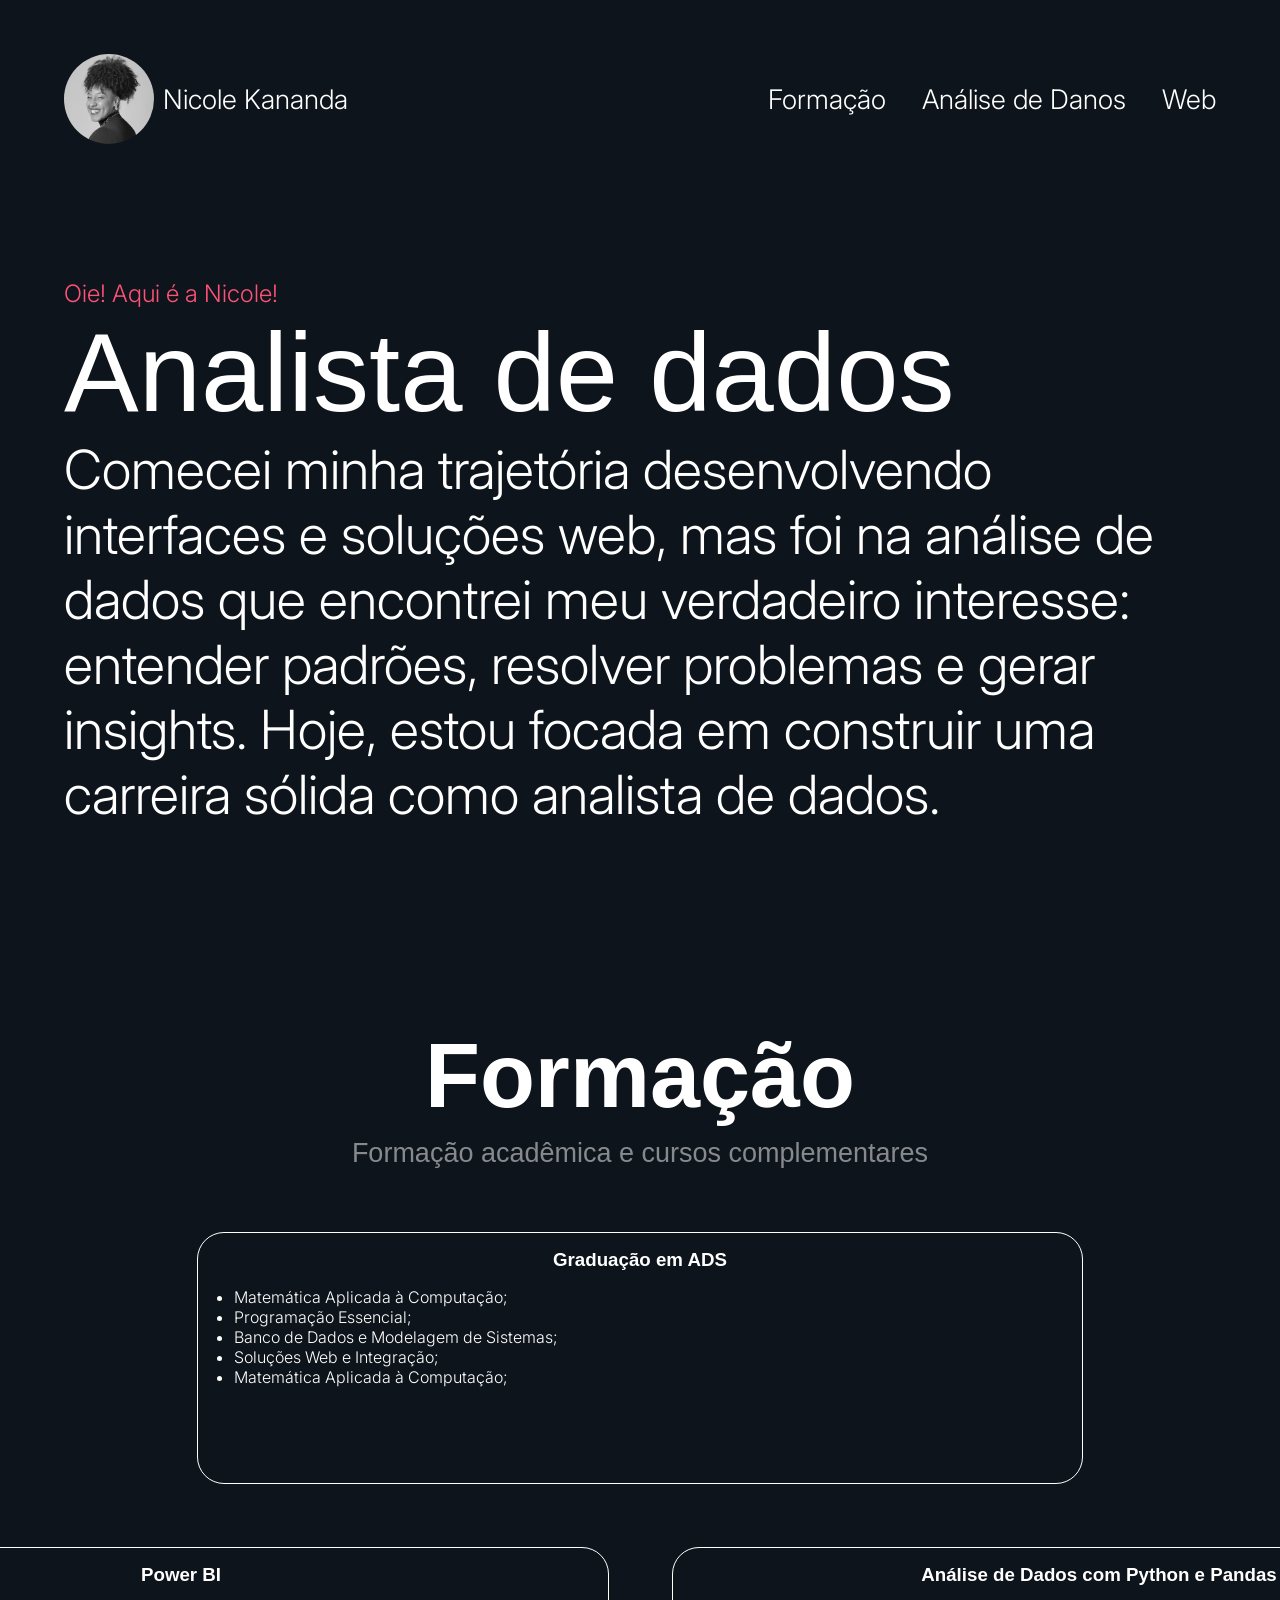
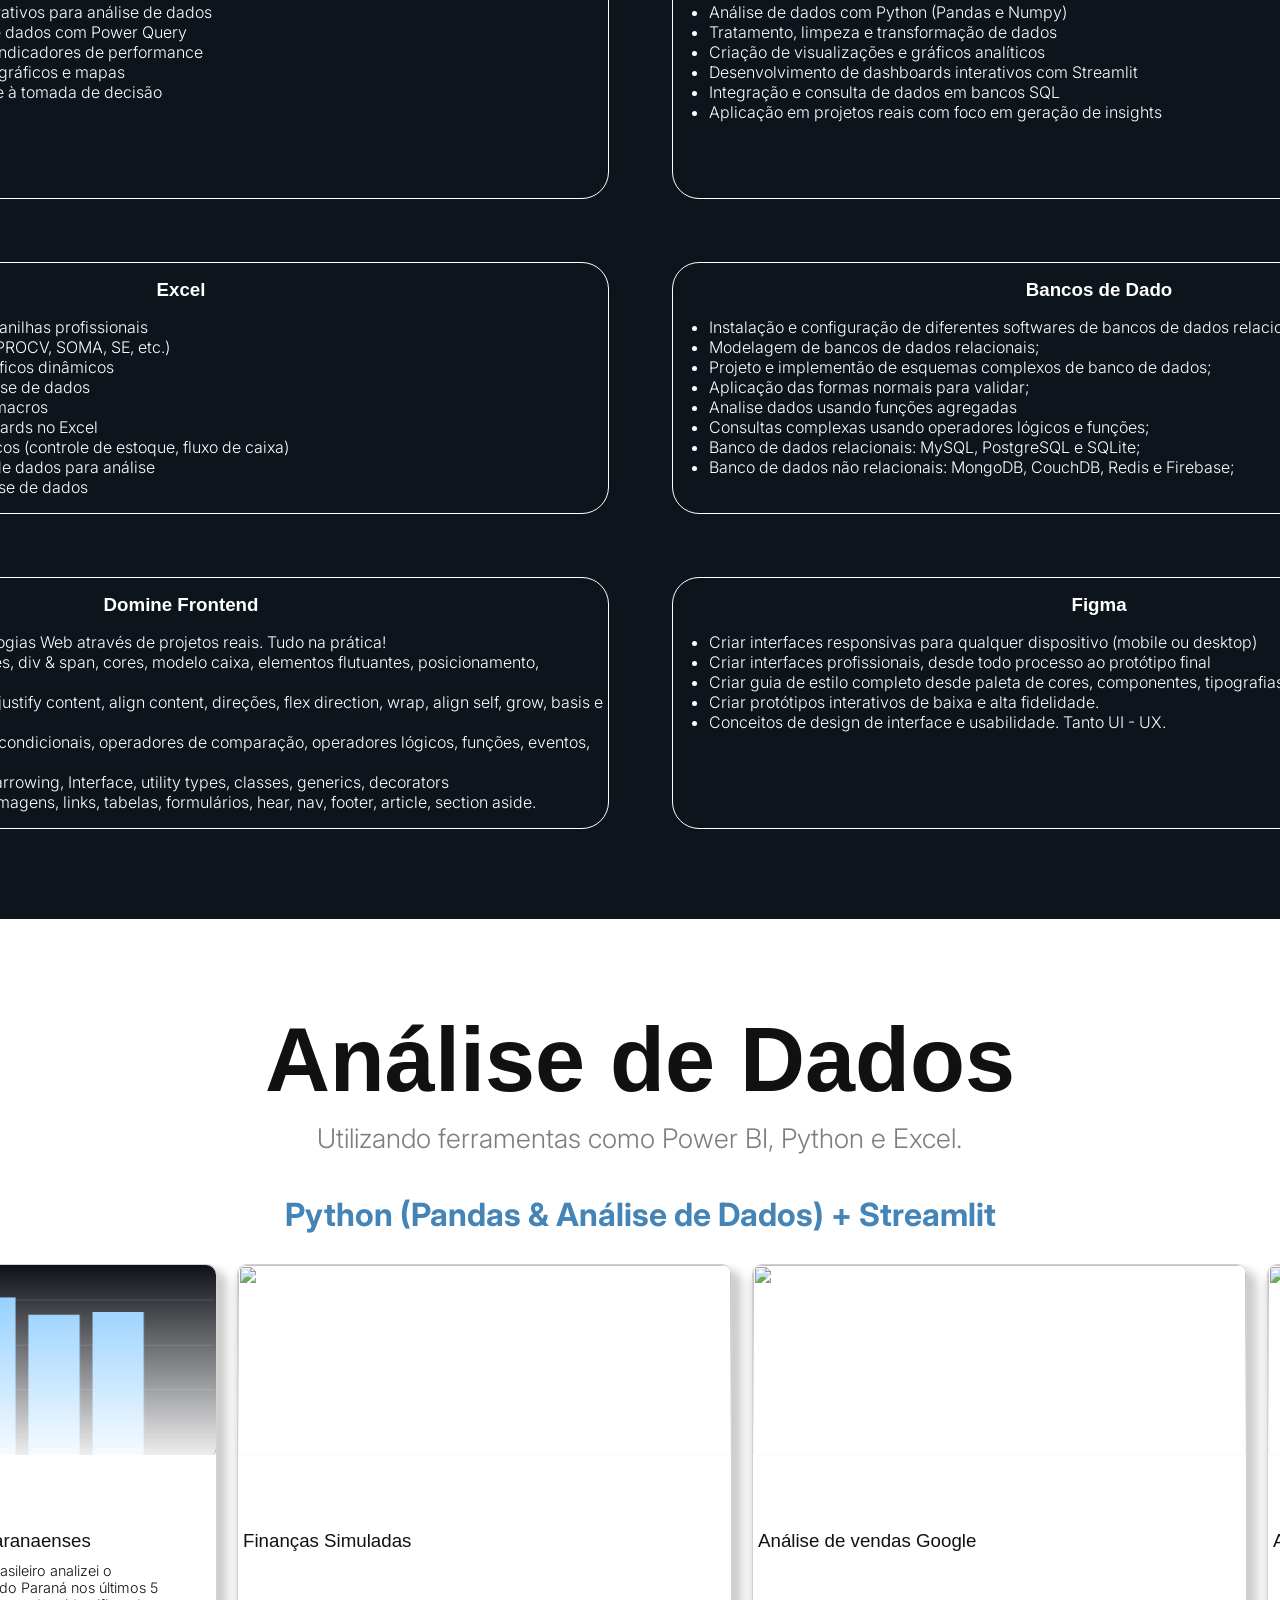
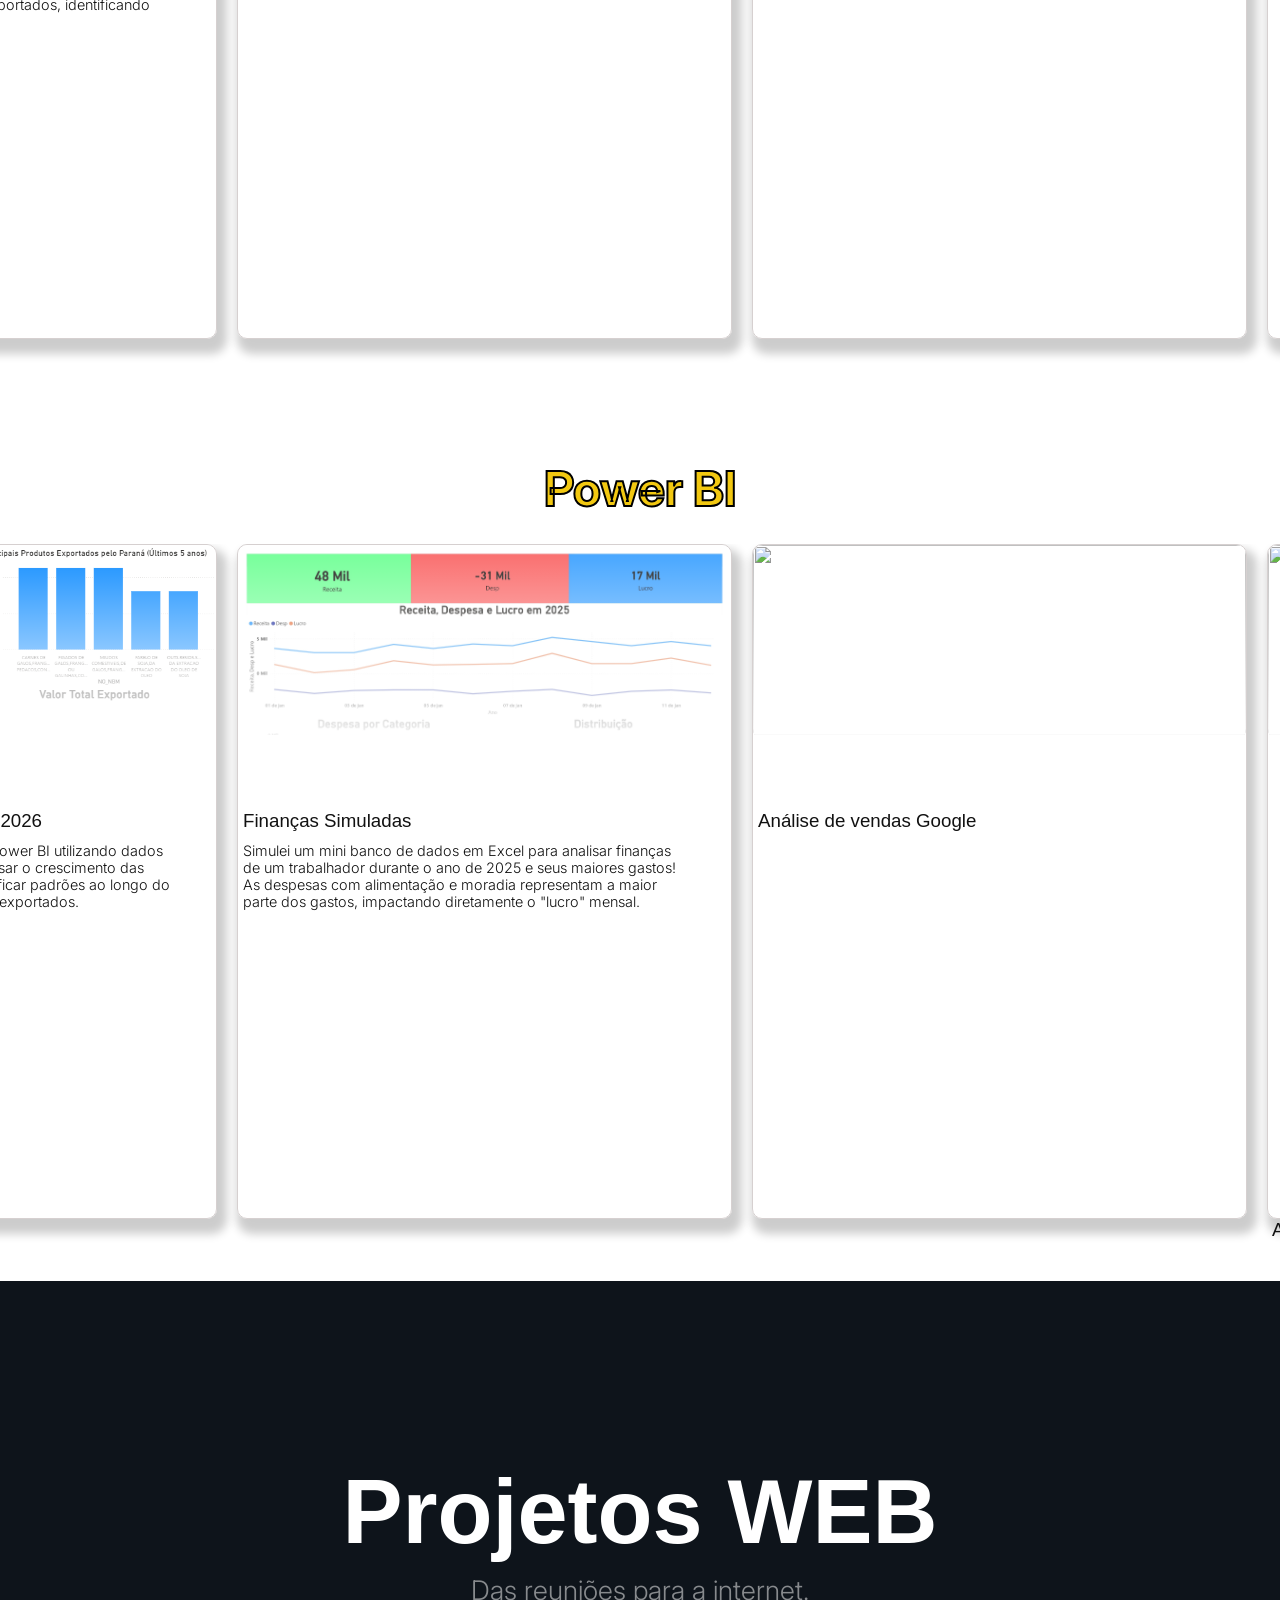
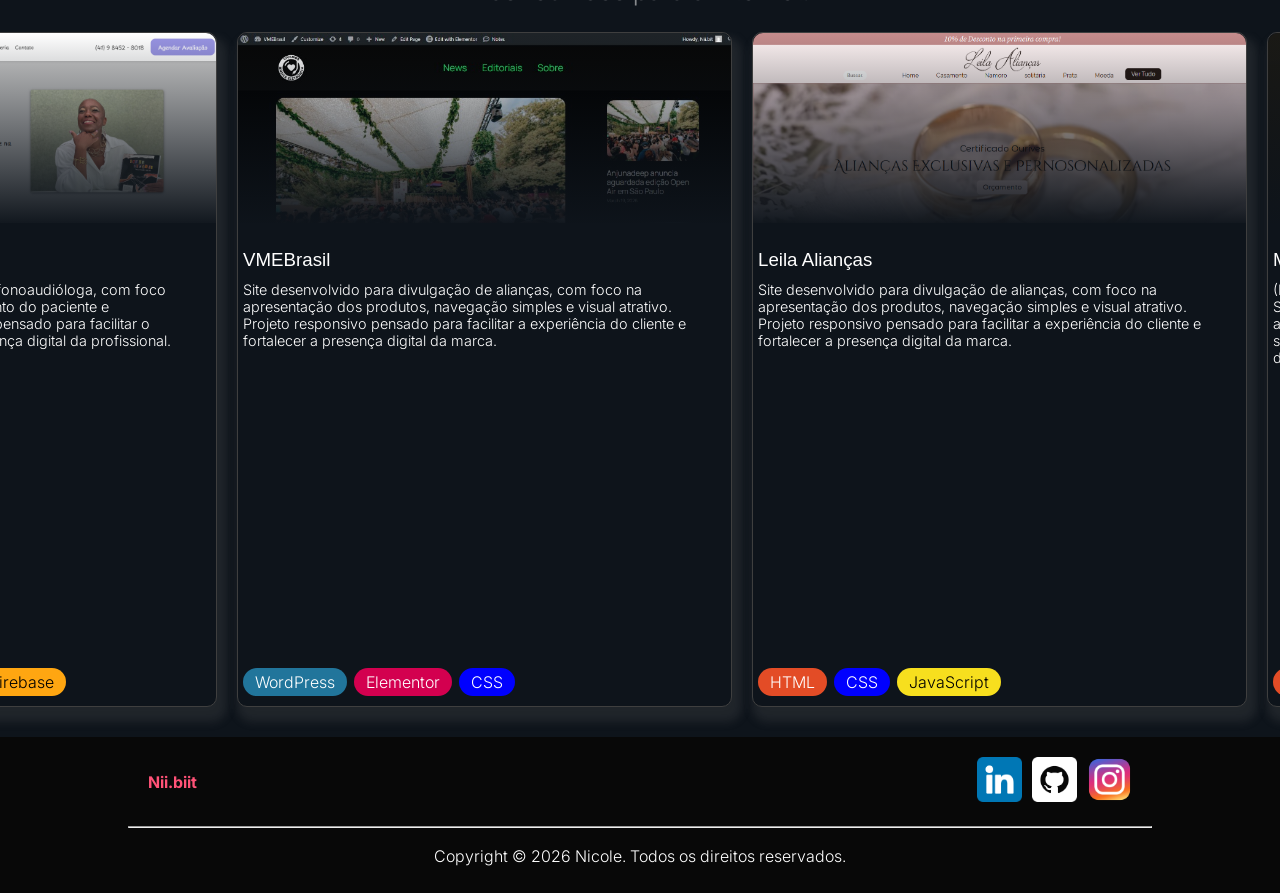
==== commit 8fd9afcf: "Revisando projeto Deletei toda a parte de diário" ====
--- a/index.html
+++ b/index.html
@@ -37,9 +37,11 @@
 
                 </div>
                 <ul>
-                    <li><a href="diario.html">Diário</a></li>
+
                     <li><a href="#formacao">Formação</a></li>
-                    <li><a href="#projetos">Portfólio</a></li>
+                    <li><a href="#projetos">Análise de Danos</a></li>
+                    <li><a href="#web">Web</a></li>
+
                 </ul>
             </div>
         </nav>
@@ -54,9 +56,7 @@
                 <h1> Analista de dados</h1>
                 <p>Comecei minha trajetória desenvolvendo interfaces e soluções web, mas foi na análise de dados
                     que encontrei meu verdadeiro interesse: entender padrões, resolver problemas e gerar insights.
-                    Hoje, estou focada em construir uma carreira sólida como analista de dados. <a
-                        href="diario.html">Conheça minha história
-                    </a>
+                    Hoje, estou focada em construir uma carreira sólida como analista de dados.
                 </p>
             </div>
         </article>
@@ -89,35 +89,25 @@
                             <h3>Power BI</h3>
                         </div>
                         <ul>
-                            <li></li>
-                            <li></li>
-                            <li></li>
-                            <li></li>
-                            <li></li>
-                        </ul>
-                    </div>
-                    <div class="card-cursos">
-                        <div class="cards-titulo">
-                            <h3>Tableau</h3>
-                        </div>
-                        <ul>
-                            <li></li>
-                            <li></li>
-                            <li></li>
-                            <li></li>
-                            <li></li>
-                        </ul>
-                    </div>
+                            <li>Criação de dashboards interativos para análise de dados</li>
+                            <li>Transformação e limpeza de dados com Power Query</li>
+                            <li>Desenvolvimento de KPIs e indicadores de performance</li>
+                            <li>Visualização de dados com gráficos e mapas</li>
+                            <li>Aplicação de BI para suporte à tomada de decisão</li>
+                        </ul>
+                    </div>
+
                     <div class="card-cursos">
                         <div class="cards-titulo">
                             <h3>Análise de Dados com Python e Pandas</h3>
                         </div>
                         <ul>
-                            <li></li>
-                            <li></li>
-                            <li></li>
-                            <li></li>
-                            <li></li>
+                            <li>Análise de dados com Python (Pandas e Numpy)</li>
+                            <li>Tratamento, limpeza e transformação de dados</li>
+                            <li>Criação de visualizações e gráficos analíticos</li>
+                            <li>Desenvolvimento de dashboards interativos com Streamlit</li>
+                            <li>Integração e consulta de dados em bancos SQL</li>
+                            <li>Aplicação em projetos reais com foco em geração de insights</li>
                         </ul>
                     </div>
                     <div class="card-cursos">
@@ -125,11 +115,16 @@
                             <h3>Excel</h3>
                         </div>
                         <ul>
-                            <li></li>
-                            <li></li>
-                            <li></li>
-                            <li></li>
-                            <li></li>
+                            <li>Criação e organização de planilhas profissionais</li>
+                            <li>Uso de fórmulas e funções (PROCV, SOMA, SE, etc.)</li>
+                            <li>Construção de tabelas e gráficos dinâmicos</li>
+                            <li>Filtragem, ordenação e análise de dados</li>
+                            <li>Automação de tarefas com macros</li>
+                            <li>Desenvolvimento de dashboards no Excel</li>
+                            <li>Aplicação em projetos práticos (controle de estoque, fluxo de caixa)</li>
+                            <li>Formatação e estruturação de dados para análise</li>
+                            <li>Uso de ferramentas de análise de dados</li>
+                            <li>Organização de dados para tomada de decisão</li>
                         </ul>
                     </div>
                     <div class="card-cursos">
@@ -139,15 +134,13 @@
                         <ul>
                             <li>Instalação e configuração de diferentes softwares de bancos de dados relacionais e não
                                 relacionais;</li>
-                            <li>Aprenda a modelar bancos de dados relacionais;</li>
-                            <li>Projete e implemente esquemas complexos de banco de dados;</li>
-                            <li>Aprenda a aplicar as formas normais para validar seu modelo de dado;</li>
-                            <li>Aprenda os detalhes da sintaxe SQL;</li>
-                            <li>Aprenda a analisar dados usando funções agregadas</li>
-                            <li>Execute consultas complexas usando operadores lógicos e funções;</li>
-                            <li>Aprenda a utilizar os banco de dados relacionais: MySQL, PostgreSQL e SQLite;</li>
-                            <li>Aprenda a utilizar os banco de dados não relacionais: MongoDB, CouchDB, Redis e
-                                Firebase;</li>
+                            <li>Modelagem de bancos de dados relacionais;</li>
+                            <li>Projeto e implementão de esquemas complexos de banco de dados;</li>
+                            <li>Aplicação das formas normais para validar;</li>
+                            <li>Analise dados usando funções agregadas</li>
+                            <li>Consultas complexas usando operadores lógicos e funções;</li>
+                            <li>Banco de dados relacionais: MySQL, PostgreSQL e SQLite;</li>
+                            <li>Banco de dados não relacionais: MongoDB, CouchDB, Redis e Firebase;</li>
                         </ul>
                     </div>
 
@@ -190,35 +183,6 @@
                             <li>Conceitos de design de interface e usabilidade. Tanto UI - UX.</li>
                         </ul>
                     </div>
-
-
-
-                    <div class="card-cursos">
-                        <div class="cards-titulo">
-                            <h3>Full Stack</h3>
-                        </div>
-                        <ul>
-                            <li>JavaScript Básico, Funcional e Orientado a Objetos (ES6+, front-end e back-end)</li>
-                            <li>Node, Express, MongoDB e MySQL/MariaDB (Back-end)</li>
-                            <li>Sistema de login com session (front-end e back-end)</li>
-                            <li>Configurações de segurança para o servidor (SSH e TLS - Https)</li>
-                            <li>Utilização de SQL com sequelize (MySQL e MariaDB)</li>
-                            <li>React JS com React Hooks + Redux com Redux Saga (front-end)</li>
-                            <li>Princípios S.O.L.I.D</li>
-                            <li>Expressões Regulares (Bônus)</li>
-                            <li>NestJS + Strapi + PostgreSQL (com CSR, SSR, SSG e ISR)</li>
-                            <li>TypeScript - um superset do JavaScript com tipagem estática (front-end e back-end)</li>
-                            <li>Webpack e Babel (Front-end)</li>
-                            <li>Sistema de login com JWT (front-end e back-end)</li>
-                            <li>Configuração de um servidor Linux para Deploy (Ubuntu Server)</li>
-                            <li>Utilização de noSQL com mongoose (MongoDB)</li>
-                            <li>Criação de API Rest com Node + Express + Sequelize (back-end)</li>
-                            <li>Princípios da programação orientada a objetos</li>
-                            <li>Testes automatizados com o Jest</li>
-                            <li>Padrões de projeto GOF - Design Patterns (Bônus)</li>
-                            <li>HTML5 e CSS3 (Bônus Extra)</li>
-                        </ul>
-                    </div>
                 </div>
             </div>
         </article>
@@ -229,8 +193,92 @@
 
                 <div class="titulo" id="portifolio">
                     <h2> Análise de Dados </h2>
-                    <p> colocar sub text aqui.</p>
-                </div>
+                    <p> Utilizando ferramentas como Power BI, Python e Excel.</p>
+                </div>
+
+                <div class="dados">
+                    <p class="python"> Python (Pandas & Análise de Dados) + Streamlit </p>
+                </div>
+                <div class="cards">
+
+                    <article class="card-container">
+
+                        <div class="card">
+
+                            <div class="link-card">
+                                <img src="img/ExpPR.png" alt="">
+                                <div class="overlay">
+                                    <a href="" class="btn-dados"> Acesse </a>
+                                </div>
+                            </div>
+
+                            <div class="text-card">
+                                <h3>Crescimento das exportações Paranaenses</h3>
+                                <p>Utilizando dados públicos do governo brasileiro analizei o crescimento das
+                                    exportações do estado do Paraná nos últimos 5 anos, destacando principais produtos
+                                    exportados, identificando padrões e tetc.
+                                </p>
+                            </div>
+                        </div>
+                    </article>
+
+                    <article class="card-container">
+
+                        <div class="card">
+                            <div class="link-card">
+                                <img src="" alt="">
+                                <div class="overlay">
+                                    <a href="" class="btn-dados">Acesse</a>
+                                </div>
+                            </div>
+
+                            <div class="text-card">
+                                <h3>Finanças Simuladas</h3>
+                                <p>
+                                </p>
+                            </div>
+                        </div>
+                    </article>
+
+                    <article class="card-container">
+
+                        <div class="card">
+                            <div class="link-card">
+                                <img src="" alt="">
+                                <div class="overlay">
+                                    <a href="" class="btn-dados">Acesse</a>
+                                </div>
+                            </div>
+
+                            <div class="text-card">
+                                <h3>Análise de vendas Google</h3>
+                                <p>
+                                </p>
+                            </div>
+                        </div>
+
+                    </article>
+
+                    <article class="card-container">
+
+                        <div class="card">
+                            <div class="link-card">
+                                <img src="" alt="">
+                                <div class="overlay">
+                                    <a href="" class="btn-dados">Acesse</a>
+                                </div>
+                            </div>
+
+                            <div class="text-card">
+                                <h3>Análise</h3>
+                                <p>
+                            </div>
+                        </div>
+                    </article>
+
+                </div>
+            </div>
+            <div class="container-analise-dados">
                 <div class="dados">
                     <p class="PB"> Power BI </p>
                 </div>
@@ -241,191 +289,104 @@
                         <div class="card">
 
                             <div class="link-card">
-                                <img src="img/fonoclau.png" alt="">
-                                <div class="overlay">
-                                    <a href="https://fonoclaudineia.com.br" class="btn"> Insights</a>
-                                </div>
-                            </div>
-
-                            <div class="text-card">
-                                <h3>Os 10 anos de exportação do Brasil</h3>
-                                <p>Site institucional desenvolvido para uma fonoaudióloga, com foco na apresentação dos
-                                    serviços,
-                                    acolhimento do paciente e comunicação clara. Projeto responsivo, pensado para
-                                    facilitar o
-                                    acesso à informação e fortalecer a presença digital da profissional.
-                                </p>
-                            </div>
-                        </div>
-                    </article>
-
-                    <article class="card-container">
-
-                        <div class="card">
-                            <div class="link-card">
-                                <img src="img/VMEBrasil.jpeg" alt="">
-                                <div class="overlay">
-                                    <a href="https://site-marcenaria-umber.vercel.app/" class="btn">Insights</a>
-                                </div>
-                            </div>
-
-                            <div class="text-card">
-                                <h3>VMEBrasil</h3>
-                                <p>Site desenvolvido para divulgação de alianças, com foco na apresentação dos produtos,
-                                    navegação simples e visual atrativo. Projeto responsivo pensado para facilitar a
-                                    experiência do cliente e fortalecer a presença digital da marca.
-                                </p>
-                            </div>
-                        </div>
-                    </article>
-
-                    <article class="card-container">
-
-                        <div class="card">
-                            <div class="link-card">
-                                <img src="img/leilaaliancas.png" alt="">
-                                <div class="overlay">
-                                    <a href="https://site-leila-aliancas.vercel.app/" class="btn">Insights</a>
-                                </div>
-                            </div>
-
-                            <div class="text-card">
-                                <h3>Leila Alianças</h3>
-                                <p>Site desenvolvido para divulgação de alianças, com foco na apresentação dos produtos,
-                                    navegação simples e visual atrativo. Projeto responsivo pensado para facilitar a
-                                    experiência do cliente e fortalecer a presença digital da marca.
-                                </p>
-                            </div>
-                        </div>
-
-                    </article>
-
-                    <article class="card-container">
-
-                        <div class="card">
-                            <div class="link-card">
-                                <img src="img/moveisgondor.png" alt="">
-                                <div class="overlay">
-                                    <a href="https://site-marcenaria-umber.vercel.app/" class="btn">Insights</a>
-                                </div>
-                            </div>
-
-                            <div class="text-card">
-                                <h3>Móveis Gondor</h3>
-                                <p> (PROJETO PESSOAL! Ainda em desenvolvimento) <br> Site desenvolvido para uma
-                                    marcenaria, com
-                                    foco na apresentação de
-                                    móveis sob medida,
-                                    portfólio de projetos e solicitação de orçamentos. Projeto responsivo, pensado para
-                                    destacar os serviços e fortalecer a presença digital da empresa.
-                                </p>
-                            </div>
-                        </div>
-                    </article>
-                </div>
-            </div>
-
-            <div class="dados">
-                <p class="python"> Streamlit + Python (Pandas & Análise de Dados) </p>
-            </div>
-            <div class="cards">
-
-                <article class="card-container">
-
-                    <div class="card">
-
-                        <div class="link-card">
-                            <img src="img/fonoclau.png" alt="">
-                            <div class="overlay">
-                                <a href="https://fonoclaudineia.com.br" class="btn"> Insights</a>
+                                <img src="img/expoParana.png" alt="">
+                                <div class="overlay">
+                                    <button class="btn open-pdf" data-pdf="expopr.pdf">
+                                        Ver Insights
+                                    </button>
+                                </div>
+                            </div>
+
+
+                            <div class="text-card">
+                                <h3>Exportações Paranaenses 2025-2026</h3>
+                                <p>Desenvolvi um dashboard interativo no Power BI utilizando dados públicos do governo
+                                    brasileiro para analisar
+                                    o crescimento das exportações do estado do Paraná, identificar padrões ao longo do
+                                    tempo e destacar
+                                    os principais produtos exportados.
+                                </p>
+                            </div>
+                        </div>
+                    </article>
+
+                    <article class="card-container">
+
+                        <div class="card">
+                            <div class="link-card">
+                                <img src="img/financas.jpg" alt="">
+                                <div class="overlay">
+                                    <button class="btn open-pdf" data-pdf="financas.pdf">
+                                        Ver Insights
+                                    </button>
+                                </div>
+                            </div>
+
+                            <div class="text-card">
+                                <h3>Finanças Simuladas</h3>
+                                <p>Simulei um mini banco de dados em Excel para analisar finanças de um trabalhador
+                                    durante o ano de 2025 e seus maiores gastos!
+                                    As despesas com alimentação e moradia representam a maior parte dos gastos,
+                                    impactando diretamente o "lucro" mensal.
+                                </p>
+                            </div>
+                        </div>
+
+                    </article>
+
+                    <article class="card-container">
+
+                        <div class="card">
+                            <div class="link-card">
+                                <img src="" alt="">
+                                <div class="overlay">
+                                    <button class="btn open-pdf" data-pdf="vendasgoogle.pdf">
+                                        Ver Insights
+                                    </button>
+                                </div>
+                            </div>
+
+                            <div class="text-card">
+                                <h3>Análise de vendas Google</h3>
+                                <p>
+                                </p>
+                            </div>
+                        </div>
+
+                    </article>
+
+                    <article class="card-container">
+
+                        <div class="card">
+                            <div class="link-card">
+                                <img src=""" alt="">
+                                 <div class="overlay">
+                                    <button class="btn open-pdf" data-pdf="analiseclientes.pdf">
+                                        Ver Insights
+                                    </button>
+                                </div>
                             </div>
                         </div>
 
                         <div class="text-card">
-                            <h3>Os 10 anos de exportação do Brasil</h3>
-                            <p>Site institucional desenvolvido para uma fonoaudióloga, com foco na apresentação dos
-                                serviços,
-                                acolhimento do paciente e comunicação clara. Projeto responsivo, pensado para
-                                facilitar o
-                                acesso à informação e fortalecer a presença digital da profissional.
+                            <h3>Análise</h3>
+                            <p>
                             </p>
                         </div>
-                    </div>
+                       
+                </div>
                 </article>
-
-                <article class="card-container">
-
-                    <div class="card">
-                        <div class="link-card">
-                            <img src="img/VMEBrasil.jpeg" alt="">
-                            <div class="overlay">
-                                <a href="https://site-marcenaria-umber.vercel.app/" class="btn">Insights</a>
-                            </div>
-                        </div>
-
-                        <div class="text-card">
-                            <h3>VMEBrasil</h3>
-                            <p>Site desenvolvido para divulgação de alianças, com foco na apresentação dos produtos,
-                                navegação simples e visual atrativo. Projeto responsivo pensado para facilitar a
-                                experiência do cliente e fortalecer a presença digital da marca.
-                            </p>
-                        </div>
-                    </div>
-                </article>
-
-                <article class="card-container">
-
-                    <div class="card">
-                        <div class="link-card">
-                            <img src="img/leilaaliancas.png" alt="">
-                            <div class="overlay">
-                                <a href="https://site-leila-aliancas.vercel.app/" class="btn">Insights</a>
-                            </div>
-                        </div>
-
-                        <div class="text-card">
-                            <h3>Leila Alianças</h3>
-                            <p>Site desenvolvido para divulgação de alianças, com foco na apresentação dos produtos,
-                                navegação simples e visual atrativo. Projeto responsivo pensado para facilitar a
-                                experiência do cliente e fortalecer a presença digital da marca.
-                            </p>
-                        </div>
-                    </div>
-
-                </article>
-
-                <article class="card-container">
-
-                    <div class="card">
-                        <div class="link-card">
-                            <img src="img/moveisgondor.png" alt="">
-                            <div class="overlay">
-                                <a href="https://site-marcenaria-umber.vercel.app/" class="btn">Insights</a>
-                            </div>
-                        </div>
-
-                        <div class="text-card">
-                            <h3>Móveis Gondor</h3>
-                            <p> (PROJETO PESSOAL! Ainda em desenvolvimento) <br> Site desenvolvido para uma
-                                marcenaria, com
-                                foco na apresentação de
-                                móveis sob medida,
-                                portfólio de projetos e solicitação de orçamentos. Projeto responsivo, pensado para
-                                destacar os serviços e fortalecer a presença digital da empresa.
-                            </p>
-                        </div>
-                    </div>
-                </article>
-            </div>
+            </div>
+
             </div>
 
         </section>
 
-        <section class="projetos-web">
+        <section class="projetos-web" id="web">
 
             <div class="container-projetos-web">
 
-                <div class="titulo-web" >
+                <div class="titulo-web">
                     <h2> Projetos WEB </h2>
                     <p> Das reuniões para a internet.</p>
                 </div>
@@ -571,8 +532,13 @@
 
     </footer>
 
-    <script src="js/script.js"></script>
-
+    <script src="js/modal.js"></script>
+
+    <div id="pdf-modal" class="modal">
+        <span class="close">&times;</span>
+
+        <iframe id="modal-pdf" class="modal-content"></iframe>
+    </div>
 </body>
 
 </html>
--- a/css/portfolio.css
+++ b/css/portfolio.css
@@ -1,21 +1,16 @@
 .projetos {
     width: 100%;
-  
     background-color: #fff;
-
-    display: flex;
-    flex-direction: column;
-    align-items: center;
-}
-
-
+    display: flex;
+    flex-direction: column;
+    align-items: center;
+
+}
 
 .container-projetos-web {
     display: flex;
     flex-direction: column;
     align-items: center;
-    margin-top: 20dvh;
-    
 }
 
 
@@ -24,7 +19,7 @@
     display: flex;
     flex-direction: column;
     align-items: center;
-    margin-bottom: 2vw;
+
 }
 
 .titulo p {
@@ -40,18 +35,23 @@
     justify-content: flex-start;
     gap: 20px;
 
-    overflow-x: auto; /* scroll horizontal */
+    overflow-x: auto;
+    /* scroll horizontal */
     scroll-behavior: smooth;
-    padding-bottom:  30px;
-}
-
-.card{
-    width: 55dvh;  /*  define tamanho fixo */
+    padding-bottom: 30px;
+}
+
+.cards-web::-webkit-scrollbar {
+    width: 14px;
+}
+
+.card {
+    width: 55dvh;
     height: 75dvh;
-    
-
-    flex-shrink: 0; /* 🔥 impede de encolher */
-
+    flex-shrink: 0;
+    /* impede de encolher */
+
+    border: 2px solid red;
     border-radius: 10px;
     border: 1px solid #d6d0d0;
     box-shadow: rgba(0, 0, 0, 0.2) 5px 10px 10px 5px;
@@ -62,7 +62,7 @@
 
     padding-bottom: 10px;
     gap: 10px;
-    
+
 }
 
 .link-card {
@@ -86,7 +86,7 @@
     inset: 0;
 
     background: linear-gradient(to top,
-            rgb(255, 255, 255),
+            rgba(255, 255, 255, 0.945),
             /* branco */
             rgba(255, 255, 255, 0)
             /* transparente */
@@ -122,13 +122,13 @@
 }
 
 
-.btn {
+.btn-dados {
     height: 50%;
     padding: 8px 16px;
     background: #000000;
     font-family: "Poppins", sans-serif;
     font-weight: 300;
-    font-style:normal;
+    font-style: normal;
     color: #ffffff;
     text-decoration: none;
     display: flex;
@@ -138,22 +138,22 @@
     transition: 0.2s;
 }
 
-.btn:hover {
+.btn-dados:hover {
     background: rgb(255, 82, 119);
     color: white;
 }
 
 .text-card h3 {
-   font-family: "Poppins", sans-serif;
+    font-family: "Poppins", sans-serif;
     font-weight: 300;
-    font-style:normal
+    font-style: normal
 }
 
 .text-card {
     color: #111;
     display: flex;
     flex-direction: column;
-    
+
     gap: 10px;
     margin-left: 5px;
     width: 90%;
@@ -162,7 +162,7 @@
 
 .text-card p {
     font-size: 0.9rem;
-    
+
 }
 
 .tecnologias {
@@ -171,9 +171,10 @@
     gap: 7px;
     font-weight: bold;
     padding-left: 5px;
-     overflow-x: auto; /* scroll horizontal */
+    overflow-x: auto;
+    /* scroll horizontal */
     scroll-behavior: smooth;
-   
+
 }
 
 .tecnologias::-webkit-scrollbar {
@@ -184,21 +185,23 @@
 
 .html {
     background-color: #E34C26;
-    
+
 }
 
 .css {
     background-color: #0000FF;
     color: white;
-    
+
 }
 
 .js {
     background-color: #F7DF1E;
+    color: #000000;
 }
 
 .fireb {
     background-color: #FFA611;
+    color: #000000;
 }
 
 .tailwind {
@@ -213,11 +216,11 @@
     background-color: #00ff00;
 }
 
-.wp{
-    background-color:#21759b ;
-}
-
-.elementor{
+.wp {
+    background-color: #21759b;
+}
+
+.elementor {
     background-color: #D3004F;
 }
 
@@ -230,3 +233,62 @@
     align-items: center;
 }
 
+.btn {
+    width: 5rem;
+    height: 1.5rem;
+    background: #000000;
+    font-family: "Poppins", sans-serif;
+    font-weight: 300;
+    font-style: normal;
+    color: #ffffff;
+    text-decoration: none;
+    display: flex;
+    align-items: center;
+    justify-content: center;
+    border: none;
+    border-radius: 999px;
+    font-weight: 500;
+    transition: 0.2s;
+    cursor: pointer;
+}
+
+.btn:hover {
+    background: rgb(255, 82, 119);
+    color: white;
+}
+
+
+.modal {
+    display: none;
+    position: fixed;
+    z-index: 999;
+    inset: 0;
+
+    background-color: rgba(0, 0, 0, 0.8);
+
+    justify-content: center;
+    align-items: center;
+}
+
+.modal-content {
+    width: 80%;
+    height: 80%;
+    background: white;
+    border-radius: 10px;
+    border: none;
+  
+}
+
+.close {
+    position: absolute;
+    top: 20px;
+    right: 40px;
+
+    font-size: 40px;
+    color: white;
+    cursor: pointer;
+}
+
+.modal.active {
+    display: flex;
+}
--- a/css/analiseDados.css
+++ b/css/analiseDados.css
@@ -2,13 +2,14 @@
     display: flex;
     flex-direction: column;
     align-items: center;
-    margin-top: 20dvh;
+    margin-top: 10dvh;
 }
 
 .dados
 .PB{
     color: #F2C811 ;
-    font-size: xx-large;
+    -webkit-text-stroke: 2px black;
+    font-size: xxx-large;
     font-weight: bold;
     margin-bottom: 2vw;
 }
@@ -31,9 +32,7 @@
 
 .python {
     color: #4584b6;
-     font-size: xx-large;
+    font-size: xx-large;
     font-weight: bold;
-
     margin: 40px 0px 30px;
-
 }
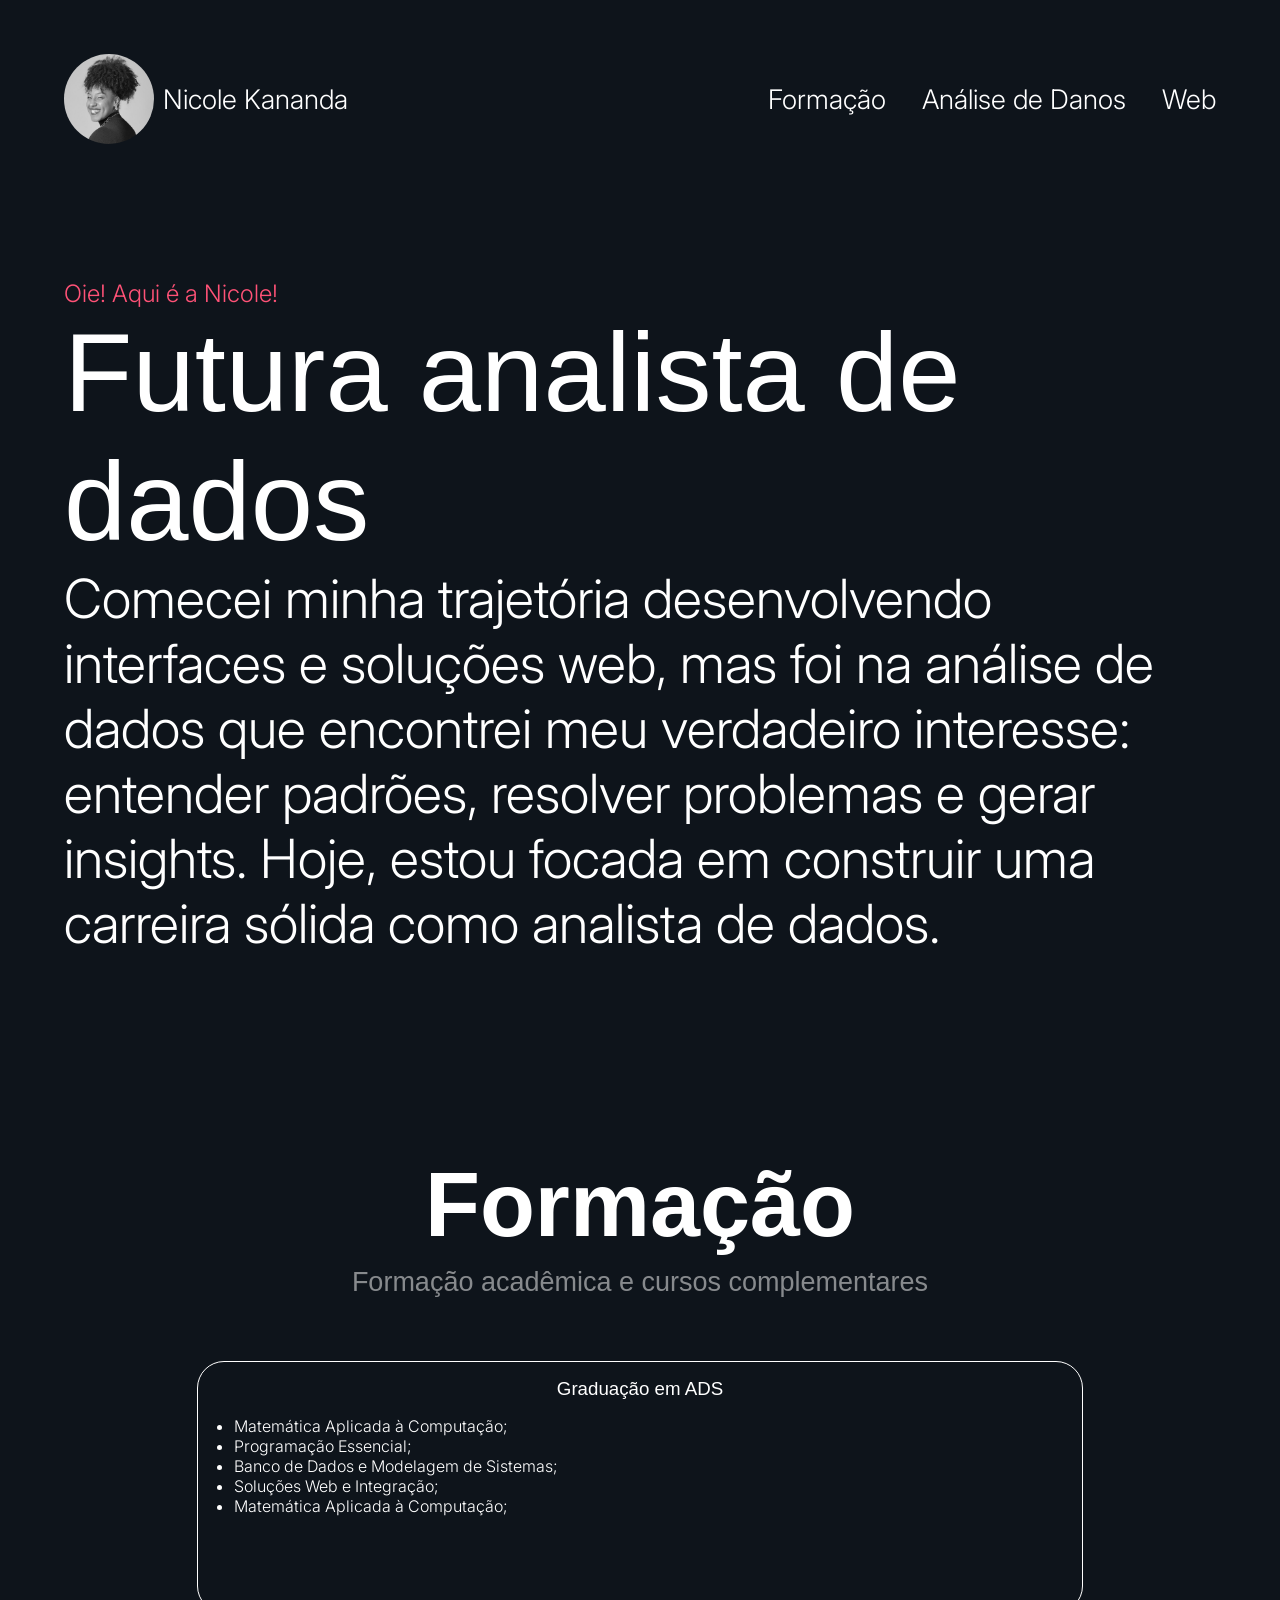
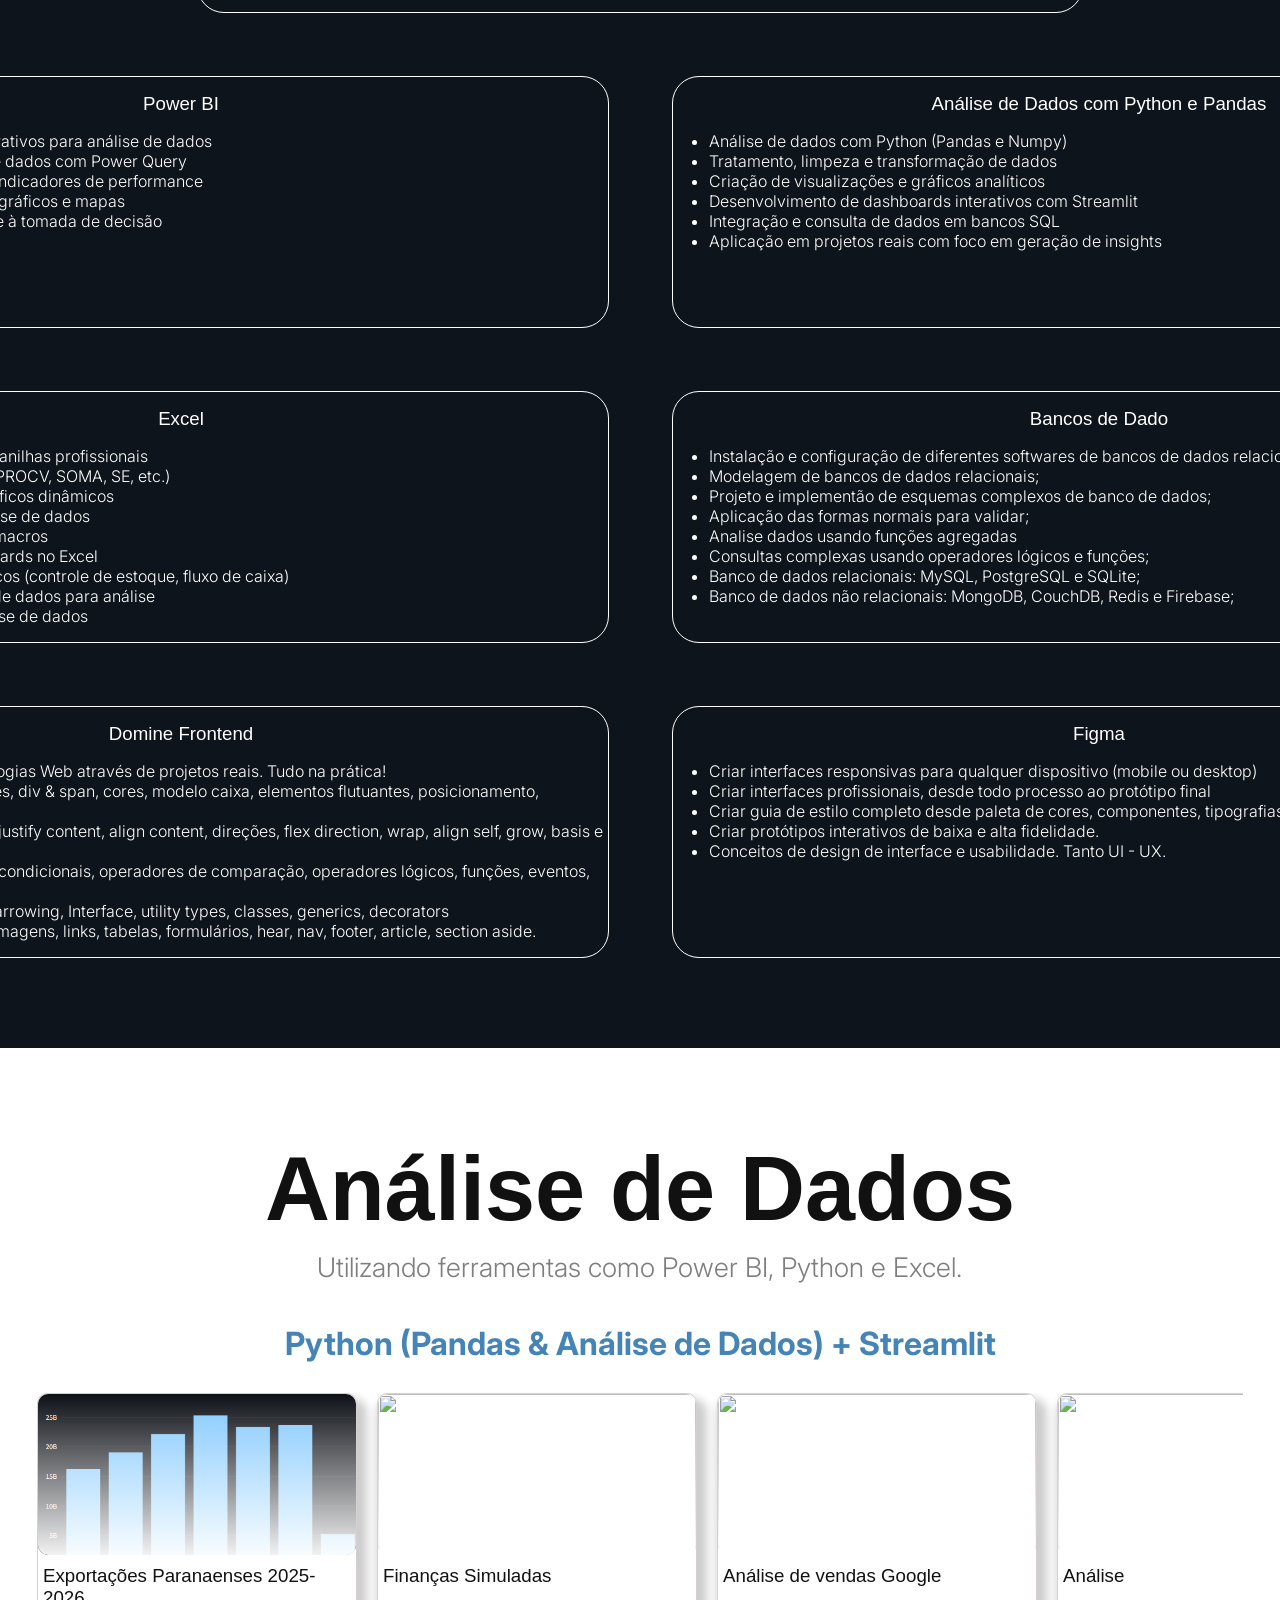
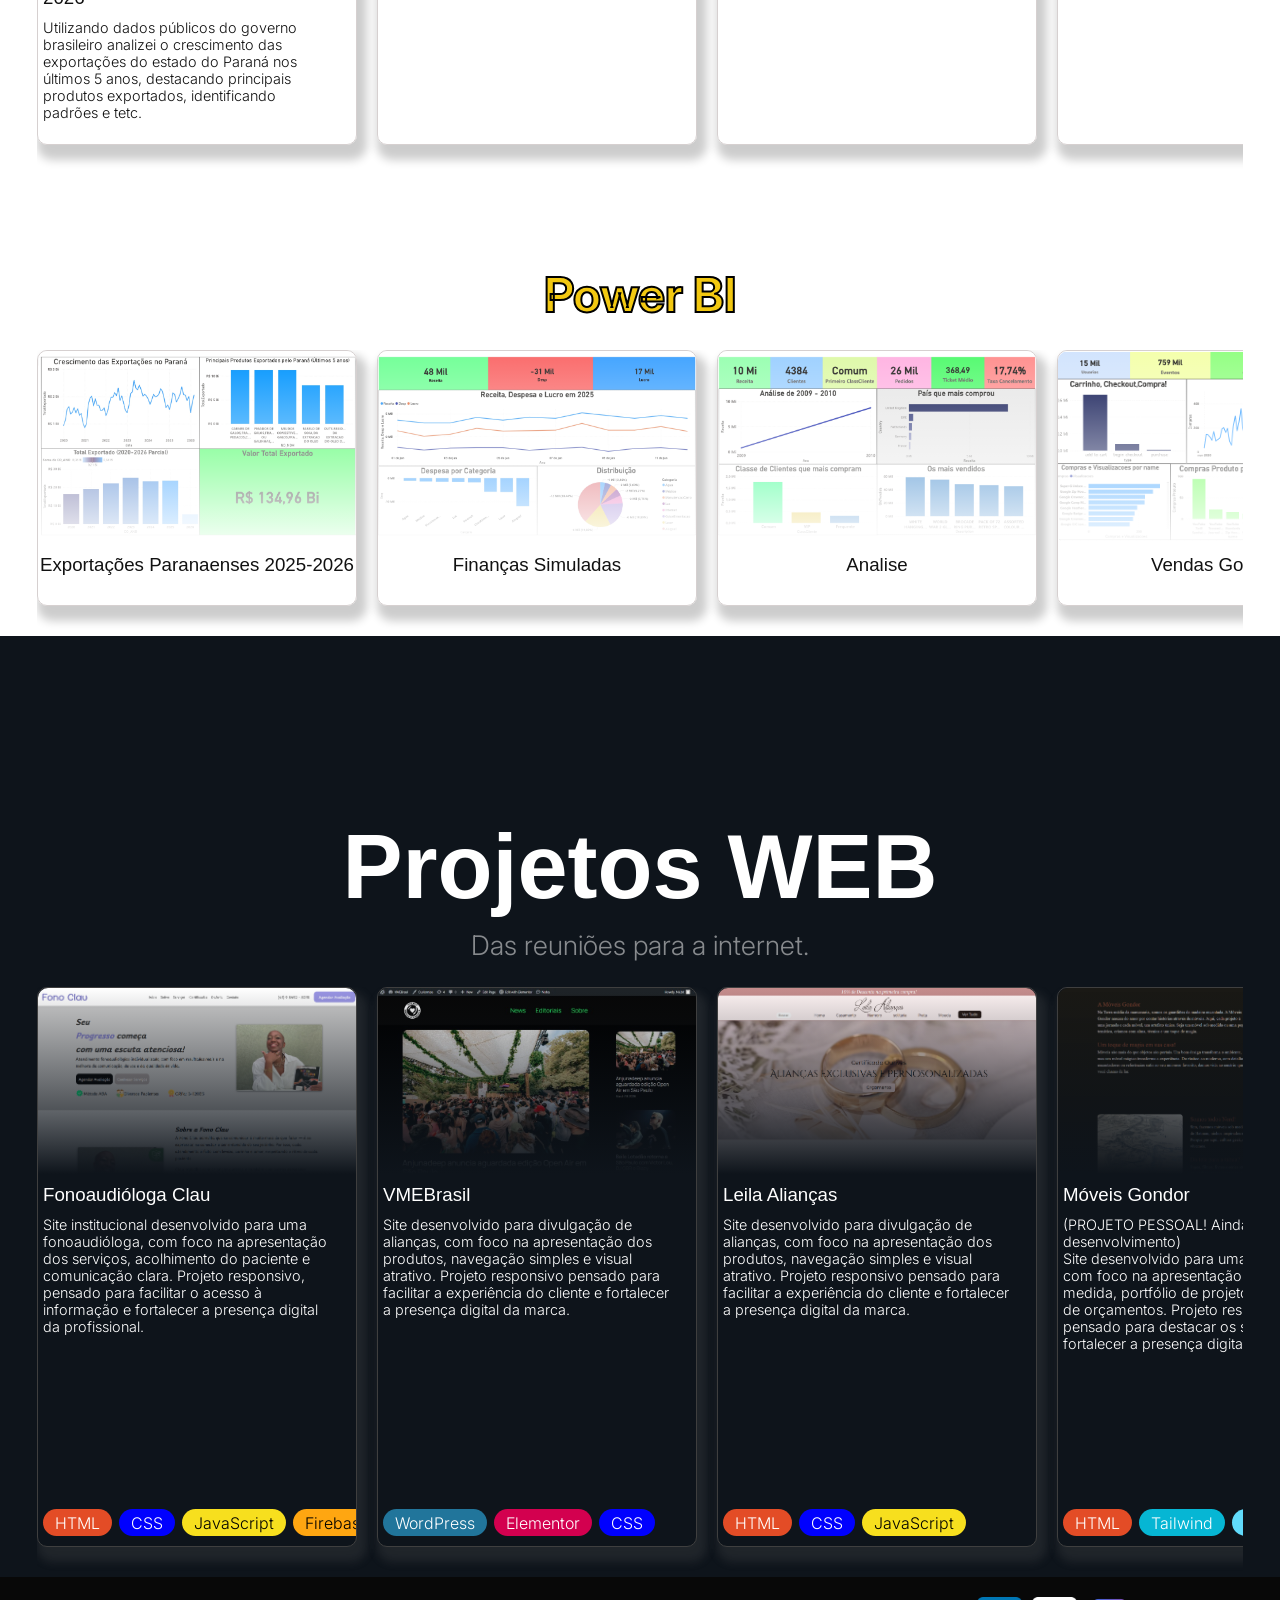
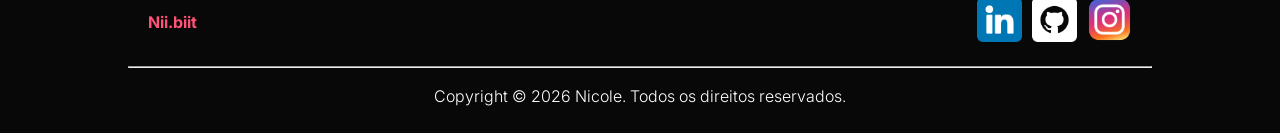
==== commit e505e670: "Responsividade 2 Faltam nav e footer" ====
--- a/index.html
+++ b/index.html
@@ -53,7 +53,7 @@
         <article>
             <div class="sobre-mim">
                 <text class="eu">Oie! Aqui é a Nicole!</text>
-                <h1> Analista de dados</h1>
+                <h1> Futura analista de dados</h1>
                 <p>Comecei minha trajetória desenvolvendo interfaces e soluções web, mas foi na análise de dados
                     que encontrei meu verdadeiro interesse: entender padrões, resolver problemas e gerar insights.
                     Hoje, estou focada em construir uma carreira sólida como analista de dados.
@@ -213,7 +213,7 @@
                             </div>
 
                             <div class="text-card">
-                                <h3>Crescimento das exportações Paranaenses</h3>
+                                <h3>Exportações Paranaenses 2025-2026</h3>
                                 <p>Utilizando dados públicos do governo brasileiro analizei o crescimento das
                                     exportações do estado do Paraná nos últimos 5 anos, destacando principais produtos
                                     exportados, identificando padrões e tetc.
@@ -258,6 +258,7 @@
                         </div>
 
                     </article>
+                    
 
                     <article class="card-container">
 
@@ -275,107 +276,87 @@
                             </div>
                         </div>
                     </article>
+                    
 
                 </div>
             </div>
             <div class="container-analise-dados">
-                <div class="dados">
+                <div class="dados-pb">
                     <p class="PB"> Power BI </p>
                 </div>
                 <div class="cards">
 
                     <article class="card-container">
 
-                        <div class="card">
-
-                            <div class="link-card">
-                                <img src="img/expoParana.png" alt="">
+                        <div class="card_pb">
+
+                            <div class="link-card">
+                                <img src="img/exppr.jpg" alt="">
                                 <div class="overlay">
                                     <button class="btn open-pdf" data-pdf="expopr.pdf">
                                         Ver Insights
                                     </button>
                                 </div>
                             </div>
-
-
-                            <div class="text-card">
+                            <div class="text-card-pb">
                                 <h3>Exportações Paranaenses 2025-2026</h3>
-                                <p>Desenvolvi um dashboard interativo no Power BI utilizando dados públicos do governo
-                                    brasileiro para analisar
-                                    o crescimento das exportações do estado do Paraná, identificar padrões ao longo do
-                                    tempo e destacar
-                                    os principais produtos exportados.
-                                </p>
-                            </div>
-                        </div>
-                    </article>
-
-                    <article class="card-container">
-
-                        <div class="card">
-                            <div class="link-card">
-                                <img src="img/financas.jpg" alt="">
+                            </div>
+                        </div>
+                    </article>
+
+                    <article class="card-container">
+
+                        <div class="card_pb">
+                            <div class="link-card">
+                                <img src="img/financasPB.jpg" alt="">
                                 <div class="overlay">
                                     <button class="btn open-pdf" data-pdf="financas.pdf">
                                         Ver Insights
                                     </button>
                                 </div>
                             </div>
-
-                            <div class="text-card">
+                             <div class="text-card-pb">
                                 <h3>Finanças Simuladas</h3>
-                                <p>Simulei um mini banco de dados em Excel para analisar finanças de um trabalhador
-                                    durante o ano de 2025 e seus maiores gastos!
-                                    As despesas com alimentação e moradia representam a maior parte dos gastos,
-                                    impactando diretamente o "lucro" mensal.
-                                </p>
-                            </div>
-                        </div>
-
-                    </article>
-
-                    <article class="card-container">
-
-                        <div class="card">
-                            <div class="link-card">
-                                <img src="" alt="">
+                            </div>
+                        </div>
+
+                    </article>
+                    <article class="card-container">
+
+                        <div class="card_pb">
+                            <div class="link-card">
+                                <img src="img/analiseclientes.jpg" alt="">
+                                <div class="overlay">
+                                    <button class="btn open-pdf" data-pdf="analiseclientes.pdf">
+                                        Ver Insights
+                                    </button>
+                                </div>
+                            </div>
+                            <div class="text-card-pb">
+                                <h3>Analise</h3>
+                            </div>
+                        </div>
+
+                    </article>
+
+                    <article class="card-container">
+
+                        <div class="card_pb">
+                            <div class="link-card">
+                                <img src="img/vendasgoogle.png" alt="">
                                 <div class="overlay">
                                     <button class="btn open-pdf" data-pdf="vendasgoogle.pdf">
                                         Ver Insights
                                     </button>
                                 </div>
                             </div>
-
-                            <div class="text-card">
-                                <h3>Análise de vendas Google</h3>
-                                <p>
-                                </p>
-                            </div>
-                        </div>
-
-                    </article>
-
-                    <article class="card-container">
-
-                        <div class="card">
-                            <div class="link-card">
-                                <img src=""" alt="">
-                                 <div class="overlay">
-                                    <button class="btn open-pdf" data-pdf="analiseclientes.pdf">
-                                        Ver Insights
-                                    </button>
-                                </div>
-                            </div>
-                        </div>
-
-                        <div class="text-card">
-                            <h3>Análise</h3>
-                            <p>
-                            </p>
-                        </div>
-                       
-                </div>
-                </article>
+                            <div class="text-card-pb">
+                                <h3>Vendas GooGle</h3>
+                            </div>
+                        </div>
+
+                    </article>
+                </div>
             </div>
 
             </div>
--- a/css/resets.css
+++ b/css/resets.css
@@ -24,6 +24,9 @@
     font-size: 10dvh;
     margin-bottom: 10px;
 }
+
+
+
 
 span {
      font-family: "Poppins", sans-serif;
@@ -62,4 +65,9 @@
         opacity: 0.5;
     }
 
+}
+
+@media (max-width: 390px) {
+
+    
 }
--- a/css/sobre.css
+++ b/css/sobre.css
@@ -56,10 +56,8 @@
 
     .sobre-mim {
         margin-top: 10dvh;
-        margin-left: 0;
+        margin-left: 12;
         align-items: center;
-        text-align: center;
-
     }
 
     .sobre-mim h1 {
--- a/css/formacao.css
+++ b/css/formacao.css
@@ -91,7 +91,7 @@
 }
 
 
-@media (max-width: 390px) {
+@media (max-width: 450px) {
 
 
 
--- a/css/portfolio.css
+++ b/css/portfolio.css
@@ -29,6 +29,7 @@
 }
 
 
+
 .cards {
     width: 90%;
     display: flex;
@@ -46,12 +47,12 @@
 }
 
 .card {
-    width: 55dvh;
-    height: 75dvh;
+    width: 20rem;
+    height: 22rem;
     flex-shrink: 0;
     /* impede de encolher */
 
-    border: 2px solid red;
+  
     border-radius: 10px;
     border: 1px solid #d6d0d0;
     box-shadow: rgba(0, 0, 0, 0.2) 5px 10px 10px 5px;
@@ -61,6 +62,25 @@
     justify-content: space-between;
 
     padding-bottom: 10px;
+    gap: 10px;
+
+}
+
+.card_pb {
+    width:20rem;
+    height: 16rem;
+    flex-shrink: 0;
+    /* impede de encolher */
+
+  
+    border-radius: 10px;
+    border: 1px solid #d6d0d0;
+    box-shadow: rgba(0, 0, 0, 0.2) 5px 10px 10px 5px;
+
+    display: flex;
+    flex-direction: column;
+    align-items: center;
+   
     gap: 10px;
 
 }
@@ -78,6 +98,7 @@
     object-position: top;
     object-fit: cover;
 }
+
 
 /* DEGRADÊ branco */
 .link-card::before {
@@ -143,7 +164,8 @@
     color: white;
 }
 
-.text-card h3 {
+.text-card,
+ h3 {
     font-family: "Poppins", sans-serif;
     font-weight: 300;
     font-style: normal
@@ -159,6 +181,17 @@
     width: 90%;
     height: 60%;
 }
+
+.text-card-pb {
+    color: #111;
+    display: flex;
+    flex-direction: column;
+    align-items: center;
+    text-align:center ;
+
+    height: 20%;
+}
+
 
 .text-card p {
     font-size: 0.9rem;
@@ -291,4 +324,43 @@
 
 .modal.active {
     display: flex;
+}
+
+
+/*RESPONSIVIDADE*/
+
+
+
+@media (max-width: 450px) {
+
+    .titulo {
+        
+    width: 20%;
+    text-align: justify;
+
+    }
+
+    .dados p {
+    
+    margin-left: 150px;
+    font-size: larger;
+    width: 50%;
+    text-align: justify;
+
+    }
+    .cards{
+        margin-left: 40px;
+        width: 25%;
+    }
+
+
+    .card {
+       margin-right: 20px;
+        margin-right: 20px
+       
+    }
+   
+
+
+  
 }
--- a/css/contato.css
+++ b/css/contato.css
@@ -44,8 +44,8 @@
 }
 
 .card-web{
-    width: 55dvh;  
-    height: 75dvh;
+    width: 20rem;
+    height: 35rem;;
     flex-shrink: 0; 
 
     background-color:  rgb(14, 20, 27);
@@ -228,3 +228,27 @@
     align-items: center;
 }
 
+@media (max-width: 450px) {
+
+    .container-projetos-web {
+        
+     width: 90%;
+     
+    }
+    
+    .text-card-web{
+        padding-left: 5px;
+    }
+    .card-web {
+        margin-top: 2rem;
+    }
+    .text-card-web h3{
+       font-size:x-large
+    }
+
+    .text-card-web p{
+       font-size:large
+    }
+
+
+}
--- a/css/analiseDados.css
+++ b/css/analiseDados.css
@@ -13,6 +13,18 @@
     font-weight: bold;
     margin-bottom: 2vw;
 }
+
+.dados-pb
+.PB{
+    color: #F2C811 ;
+    -webkit-text-stroke: 2px black;
+    font-size: xxx-large;
+    font-weight: bold;
+    margin-bottom: 2vw;
+}
+
+
+
 
 .btn-dados {
     height: 50%;
@@ -36,3 +48,11 @@
     font-weight: bold;
     margin: 40px 0px 30px;
 }
+
+@media (max-width: 450px) {
+    .dados-pb
+    .PB{
+       
+        width: 100%;
+    }
+}
